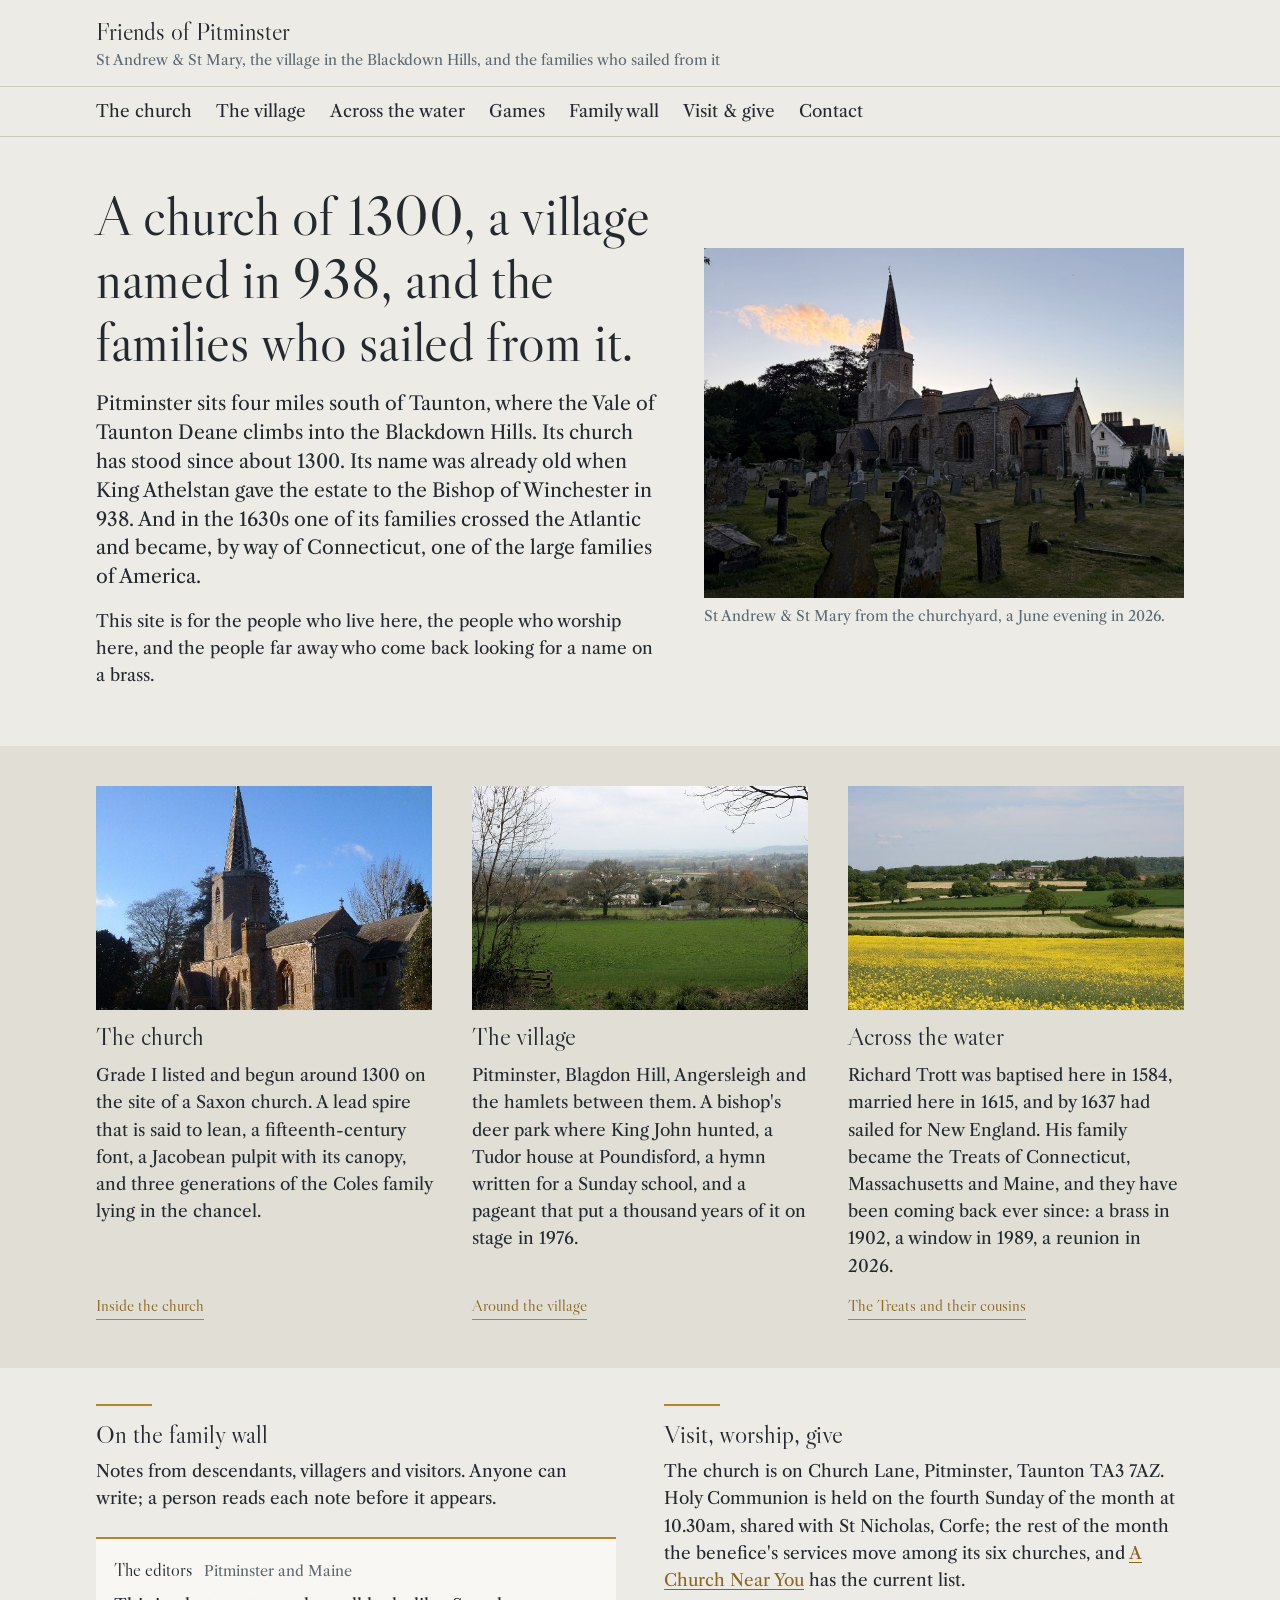
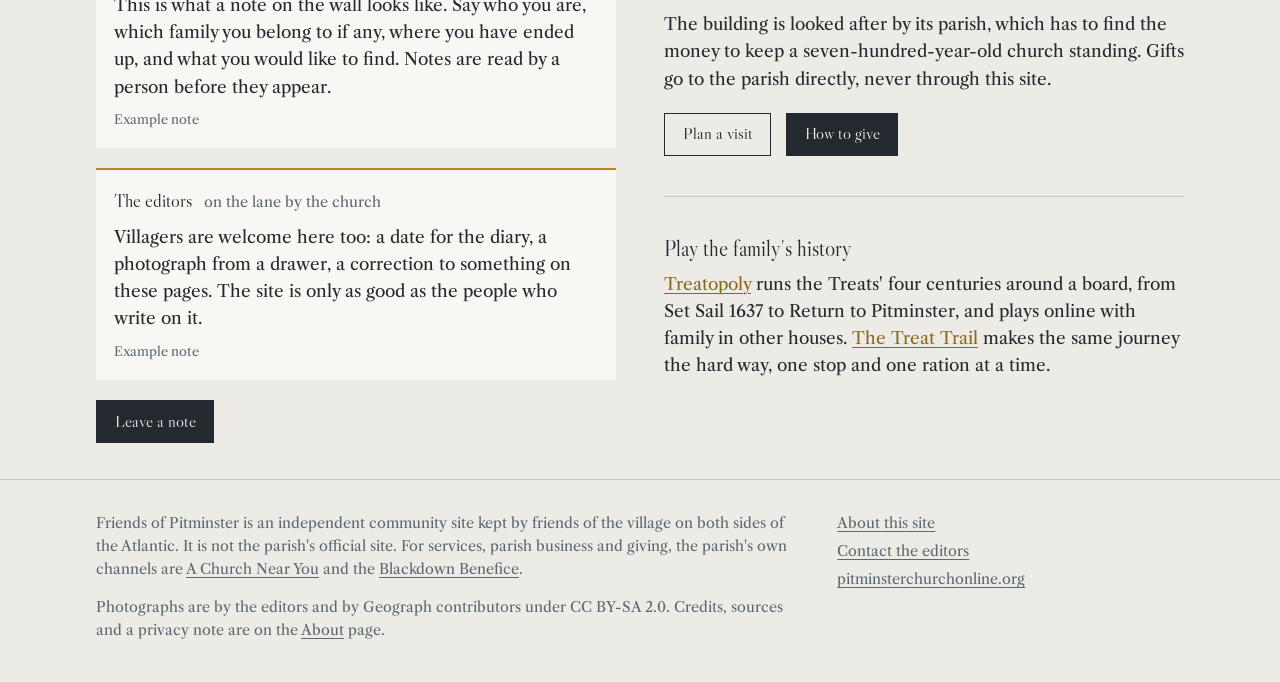
==== public/index.html @ 4aa4353d "Add the editors' June 2026 photographs: church at dusk, nave roof, the Treat brass, the 2026 pageant" ====
<!doctype html>
<html lang="en">
<head>
<meta charset="utf-8">
<meta name="viewport" content="width=device-width, initial-scale=1, viewport-fit=cover">
<title>Friends of Pitminster</title>
<meta name="description" content="The church of St Andrew and St Mary, the village of Pitminster in the Blackdown Hills, and the families who sailed from it to New England.">
<link rel="canonical" href="https://pitminsterchurchonline.org/index.html">
<meta property="og:title" content="Friends of Pitminster">
<meta property="og:description" content="The church of St Andrew and St Mary, the village of Pitminster in the Blackdown Hills, and the families who sailed from it to New England.">
<meta property="og:image" content="https://pitminsterchurchonline.org/images/church-from-southeast.jpg">
<meta property="og:type" content="website">
<link rel="icon" href="assets/favicon.svg" type="image/svg+xml">
<link rel="preconnect" href="https://fonts.googleapis.com"><link rel="preconnect" href="https://fonts.gstatic.com" crossorigin><link rel="stylesheet" href="https://fonts.googleapis.com/css2?family=Libre+Caslon+Display&family=Libre+Caslon+Text:ital,wght@0,400;0,700;1,400&display=swap">
<link rel="stylesheet" href="assets/site.css">

</head>
<body>
<header class="masthead"><div class="wrap">
<a class="brand" href="index.html">Friends of Pitminster</a>
<span class="brand-sub">St Andrew &amp; St Mary, the village in the Blackdown Hills, and the families who sailed from it</span>
</div></header>
<nav class="nav" aria-label="Main"><div class="wrap"><ul><li><a href="church.html">The church</a></li><li><a href="village.html">The village</a></li><li><a href="across.html">Across the water</a></li><li><a href="games.html">Games</a></li><li><a href="wall.html">Family wall</a></li><li><a href="visit.html">Visit &amp; give</a></li><li><a href="contact.html">Contact</a></li></ul></div></nav>

<section class="hero"><div class="wrap">
<div>
<h1>A church of 1300, a village named in 938, and the families who sailed from it.</h1>
<p class="lede">Pitminster sits four miles south of Taunton, where the Vale of Taunton Deane climbs into the Blackdown Hills. Its church has stood since about 1300. Its name was already old when King Athelstan gave the estate to the Bishop of Winchester in 938. And in the 1630s one of its families crossed the Atlantic and became, by way of Connecticut, one of the large families of America.</p>
<p>This site is for the people who live here, the people who worship here, and the people far away who come back looking for a name on a brass.</p>
</div>
<figure>
<img src="images/church-at-dusk.jpg" width="1400" height="1050" alt="The church of St Andrew and St Mary, Pitminster, at dusk, seen across the churchyard: the tower rising to its octagon and lead spire, a lit cloud behind" fetchpriority="high">
<figcaption>St Andrew &amp; St Mary from the churchyard, a June evening in 2026.</figcaption>
</figure>
</div></section>

<section class="band"><div class="wrap doors">
<article class="door">
<img src="images/church-winter-light.jpg" width="480" height="640" alt="The church tower and spire in low winter sunlight" loading="lazy">
<h2>The church</h2>
<p>Grade I listed and begun around 1300 on the site of a Saxon church. A lead spire that is said to lean, a fifteenth-century font, a Jacobean pulpit with its canopy, and three generations of the Coles family lying in the chancel.</p>
<a class="more" href="church.html">Inside the church</a>
</article>
<article class="door">
<img src="images/blagdon-hill-from-southwest.jpg" width="640" height="422" alt="Blagdon Hill village seen across fields from the south-west, with the Vale of Taunton Deane beyond" loading="lazy">
<h2>The village</h2>
<p>Pitminster, Blagdon Hill, Angersleigh and the hamlets between them. A bishop's deer park where King John hunted, a Tudor house at Poundisford, a hymn written for a Sunday school, and a pageant that put a thousand years of it on stage in 1976.</p>
<a class="more" href="village.html">Around the village</a>
</article>
<article class="door">
<img src="images/view-east-angersleigh-road.jpg" width="640" height="427" alt="Fields and hedges looking east from the Angersleigh road" loading="lazy">
<h2>Across the water</h2>
<p>Richard Trott was baptised here in 1584, married here in 1615, and by 1637 had sailed for New England. His family became the Treats of Connecticut, Massachusetts and Maine, and they have been coming back ever since: a brass in 1902, a window in 1989, a reunion in 2026.</p>
<a class="more" href="across.html">The Treats and their cousins</a>
</article>
</div></section>

<section class="strip"><div class="wrap">
<div>
<div class="rule"></div>
<h2>On the family wall</h2>
<p>Notes from descendants, villagers and visitors. Anyone can write; a person reads each note before it appears.</p>
<div class="wall" id="home-wall"><article class="post" data-example>
<header><b>The editors</b><span>Pitminster and Maine</span></header>
<p>This is what a note on the wall looks like. Say who you are, which family you belong to if any, where you have ended up, and what you would like to find. Notes are read by a person before they appear.</p>
<p class="ex">Example note</p>
</article>
<article class="post" data-example>
<header><b>The editors</b><span>on the lane by the church</span></header>
<p>Villagers are welcome here too: a date for the diary, a photograph from a drawer, a correction to something on these pages. The site is only as good as the people who write on it.</p>
<p class="ex">Example note</p>
</article></div>
<p style="margin-top:1.25rem"><a class="btn" href="wall.html">Leave a note</a></p>
</div>
<div>
<div class="rule"></div>
<h2>Visit, worship, give</h2>
<p>The church is on Church Lane, Pitminster, Taunton TA3 7AZ. Holy Communion is held on the fourth Sunday of the month at 10.30am, shared with St Nicholas, Corfe; the rest of the month the benefice's services move among its six churches, and <a href="https://achurchnearyou.com/church/11367">A Church Near You</a> has the current list.</p>
<p>The building is looked after by its parish, which has to find the money to keep a seven-hundred-year-old church standing. Gifts go to the parish directly, never through this site.</p>
<p style="margin-top:1.25rem"><a class="btn btn-quiet" href="visit.html">Plan a visit</a> &nbsp; <a class="btn" href="visit.html#give">How to give</a></p>
<hr>
<h2 style="font-size:1.35rem">Play the family's history</h2>
<p><a href="games.html">Treatopoly</a> runs the Treats' four centuries around a board, from Set Sail 1637 to Return to Pitminster, and plays online with family in other houses. <a href="games.html">The Treat Trail</a> makes the same journey the hard way, one stop and one ration at a time.</p>
</div>
</div></section>
<footer class="foot"><div class="wrap">
<div>
<p>Friends of Pitminster is an independent community site kept by friends of the village on both sides of the Atlantic. It is not the parish's official site. For services, parish business and giving, the parish's own channels are <a href="https://achurchnearyou.com/church/11367">A Church Near You</a> and the <a href="https://blackdown.org.uk">Blackdown Benefice</a>.</p>
<p>Photographs are by the editors and by Geograph contributors under CC BY-SA 2.0. Credits, sources and a privacy note are on the <a href="about.html">About</a> page.</p>
</div>
<ul>
<li><a href="about.html">About this site</a></li>
<li><a href="contact.html">Contact the editors</a></li>
<li><a href="index.html">pitminsterchurchonline.org</a></li>
</ul>
</div></footer>
<script src="assets/site.js" defer></script>
</body>
</html>
---- public/assets/site.css ----
/* Friends of Pitminster — site styles
   Layout: a parish noticeboard. Left-aligned measure, photographs sit in the
   text column at their true size, Ham-stone brass rules carry the structure. */

:root {
  /* color */
  --stone: #EDEBE6;      /* lime-washed stone: the page */
  --stone-2: #E1DED6;    /* deeper stone: bands and panels */
  --paper: #F8F7F3;      /* a lighter sheet for forms and notes */
  --slate: #23292E;      /* ink; the slate roofs */
  --lead: #5C6973;       /* secondary text; the lead spire */
  --line: #CFCAC0;       /* hairlines */
  --ham: #B4862B;        /* Ham stone / engraved brass: the accent */
  --ham-2: #8A661E;      /* brass in shadow: links on light ground */
  --moss: #3F5A3F;       /* the Blackdown green */
  --gules: #8F2A20;      /* the red of the Treat arms, used once */
  /* type */
  --display: "Libre Caslon Display", "Libre Caslon Text", Georgia, "Times New Roman", serif;
  --body: "Libre Caslon Text", Georgia, "Times New Roman", serif;
  --measure: 66ch;
  color-scheme: light;
}
@media (prefers-color-scheme: dark) {
  :root:not([data-theme="light"]) {
    --stone: #1B2024; --stone-2: #242B31; --paper: #20262B;
    --slate: #E7E3DB; --lead: #A6AFB6; --line: #3A434A;
    --ham: #D2A95B; --ham-2: #E2BF78; --moss: #93B38F; --gules: #D86A5E;
    color-scheme: dark;
  }
}
:root[data-theme="dark"] {
  --stone: #1B2024; --stone-2: #242B31; --paper: #20262B;
  --slate: #E7E3DB; --lead: #A6AFB6; --line: #3A434A;
  --ham: #D2A95B; --ham-2: #E2BF78; --moss: #93B38F; --gules: #D86A5E;
  color-scheme: dark;
}

* { box-sizing: border-box; }
html { -webkit-text-size-adjust: 100%; }
body {
  margin: 0;
  background: var(--stone);
  color: var(--slate);
  font-family: var(--body);
  font-size: 1.0625rem;
  line-height: 1.6;
}
img { max-width: 100%; height: auto; display: block; }
a { color: var(--ham-2); text-decoration-thickness: 1px; text-underline-offset: 3px; }
a:hover { color: var(--slate); }
:focus-visible { outline: 2px solid var(--ham); outline-offset: 3px; }
h1, h2, h3 { font-family: var(--display); font-weight: 400; line-height: 1.12; margin: 0; text-wrap: balance; }
h1 { font-size: clamp(2.1rem, 1.3rem + 3.4vw, 3.5rem); letter-spacing: -0.005em; }
h2 { font-size: clamp(1.6rem, 1.2rem + 1.6vw, 2.3rem); }
h3 { font-size: 1.25rem; }
p { margin: 0; }
p + p, p + ul, ul + p { margin-top: 1em; }
ul, ol { margin: 0; padding-left: 1.25em; }
li + li { margin-top: .35em; }
figure { margin: 0; }
figcaption { font-size: .9rem; color: var(--lead); margin-top: .5rem; line-height: 1.45; }
hr { border: 0; border-top: 1px solid var(--line); margin: 2.5rem 0; }
small, .small { font-size: .9rem; }
.muted { color: var(--lead); }
.tnum { font-variant-numeric: tabular-nums; }

/* containers */
.wrap {
  max-width: 72rem;
  margin: 0 auto;
  padding-left: max(16px, env(safe-area-inset-left, 0px));
  padding-right: max(16px, env(safe-area-inset-right, 0px));
}
@media (min-width: 48rem) {
  .wrap { padding-left: max(32px, env(safe-area-inset-left, 0px)); padding-right: max(32px, env(safe-area-inset-right, 0px)); }
}
.prose { max-width: var(--measure); }
.prose h2 { margin-top: 2.6rem; margin-bottom: .9rem; }
.prose h2:first-child { margin-top: 0; }
.prose h3 { margin-top: 1.8rem; margin-bottom: .5rem; }
.prose figure { margin: 1.6rem 0; }
.prose ul, .prose ol { margin-top: .75em; }

/* a brass rule above section titles, the way a tablet is ruled */
.rule { border-top: 2px solid var(--ham); width: 3.5rem; margin: 0 0 .9rem; }
.band { background: var(--stone-2); }
.band-dark { background: var(--slate); color: var(--stone); }
.band-dark a { color: var(--ham); }
.band-dark a:hover { color: var(--stone); }
.band-dark .muted { color: #B9C0C6; }

/* masthead */
.masthead { border-bottom: 1px solid var(--line); }
.masthead .wrap { display: flex; flex-wrap: wrap; align-items: baseline; justify-content: space-between; gap: .4rem 2rem; padding-block: 1.1rem .9rem; }
.brand { font-family: var(--display); font-size: 1.55rem; color: var(--slate); text-decoration: none; line-height: 1.1; }
.brand:hover { color: var(--ham-2); }
.brand-sub { font-size: .9rem; color: var(--lead); flex-basis: 100%; margin-top: -.15rem; }
.nav { border-bottom: 1px solid var(--line); }
.nav ul { list-style: none; margin: 0; padding: 0; display: flex; flex-wrap: wrap; gap: 0 1.5rem; }
.nav li { margin: 0; }
.nav a { display: inline-block; padding: .65rem 0; text-decoration: none; color: var(--slate); border-bottom: 2px solid transparent; margin-bottom: -1px; }
.nav a:hover { color: var(--ham-2); }
.nav a[aria-current="page"] { border-bottom-color: var(--ham); color: var(--slate); }

/* hero */
.hero .wrap { display: grid; gap: 1.5rem 3rem; padding-block: 2rem 2.5rem; align-items: center; }
@media (min-width: 56rem) { .hero .wrap { grid-template-columns: minmax(0, 7fr) minmax(0, 6fr); padding-block: 3rem 3.5rem; } }
.hero h1 { margin-bottom: 1rem; }
.hero p { max-width: 52ch; }
.hero figure { min-width: 0; }
.hero img { width: 100%; aspect-ratio: 640 / 467; object-fit: cover; }
.lede { font-size: 1.2rem; line-height: 1.5; }

/* three equal doors */
.doors { display: grid; gap: 2rem; padding-block: 2.5rem 3rem; }
@media (min-width: 48rem) { .doors { grid-template-columns: repeat(3, minmax(0, 1fr)); gap: 2.5rem; } }
.door { display: flex; flex-direction: column; gap: .75rem; min-width: 0; }
.door img { width: 100%; aspect-ratio: 3 / 2; object-fit: cover; }
.door h2 { font-size: 1.6rem; }
.door p { flex: 1; }
.door a.more { font-family: var(--display); font-size: 1.05rem; text-decoration: none; border-bottom: 1px solid var(--ham); align-self: flex-start; }
.door a.more:hover { color: var(--ham-2); }

/* page header */
.pagehead .wrap { padding-block: 2.25rem 1.5rem; }
.pagehead h1 { max-width: 20ch; margin-bottom: .75rem; }
.pagehead .lede { max-width: 58ch; }
.pagehead figure { margin-top: 1.5rem; max-width: 48rem; }

/* generic page body */
.page .wrap { padding-block: 2rem 3.5rem; display: grid; gap: 2.5rem 4rem; }
@media (min-width: 60rem) { .page .wrap { grid-template-columns: minmax(0, 1fr) 18rem; } }
.aside { font-size: .95rem; min-width: 0; }
.aside h3 { font-size: 1.15rem; margin-bottom: .5rem; }
.aside .box { background: var(--paper); border-top: 2px solid var(--ham); padding: 1rem 1.1rem; }
.aside .box + .box { margin-top: 1.25rem; }
.aside dl { margin: 0; }
.aside dt { color: var(--lead); font-size: .85rem; }
.aside dd { margin: 0 0 .7rem; }
.aside dd:last-child { margin-bottom: 0; }

/* two-up figures */
.pair { display: grid; gap: 1.25rem; margin: 1.6rem 0; }
@media (min-width: 40rem) { .pair { grid-template-columns: 1fr 1fr; } }
.pair img { width: 100%; aspect-ratio: 3 / 2; object-fit: cover; }
.pair-prog { align-items: start; }
.pair-prog img { aspect-ratio: auto; object-fit: contain; max-width: 14rem; }
@media (min-width: 40rem) { .pair-prog { grid-template-columns: minmax(0, 14rem) 1fr; } }

/* the Atlantic timeline: Somerset above the brass line, New England below */
.tl { overflow-x: auto; padding-block: 1rem .5rem; -webkit-overflow-scrolling: touch; }
.tl-track { position: relative; display: grid; grid-auto-flow: column; grid-auto-columns: 11.5rem; gap: 0; min-width: max-content; padding: 0 .5rem; }
.tl-track::before { content: ""; position: absolute; left: 0; right: 0; top: 50%; border-top: 2px solid var(--ham); }
.tl-item { display: grid; grid-template-rows: 1fr 1.6rem 1fr; min-height: 15rem; padding: 0 .9rem 0 0; }
.tl-item .above, .tl-item .below { font-size: .92rem; line-height: 1.4; }
.tl-item .above { align-self: end; padding-bottom: .75rem; }
.tl-item .below { align-self: start; padding-top: .75rem; }
.tl-item .pip { position: relative; }
.tl-item .pip::before { content: ""; position: absolute; left: 0; top: 50%; width: .8rem; height: .8rem; transform: translateY(-50%); background: var(--ham); border-radius: 50%; box-shadow: 0 0 0 3px var(--stone-2); }
.tl-item .pip span { position: absolute; left: 1.1rem; top: 50%; transform: translateY(-50%); font-family: var(--display); font-size: 1.05rem; font-variant-numeric: tabular-nums; background: var(--stone-2); padding: 0 .35rem; }
.tl-item .where { color: var(--lead); font-size: .8rem; display: block; margin-bottom: .15rem; }
.tl-key { display: flex; gap: 1.5rem; font-size: .85rem; color: var(--lead); margin-top: .25rem; }

/* arms */
.arms { display: grid; grid-template-columns: 6.5rem 1fr; gap: 1.25rem; align-items: center; margin: 1.6rem 0; }
.arms svg { width: 100%; height: auto; }

/* the line of descent: a true sequence, so it is numbered */
.line { counter-reset: gen; list-style: none; padding: 0; margin: 1rem 0 0; max-width: var(--measure); }
.line li { counter-increment: gen; position: relative; padding: .55rem 0 .55rem 2.6rem; margin: 0; border-top: 1px solid var(--line); }
.line li::before { content: counter(gen); position: absolute; left: 0; top: .55rem; font-family: var(--display); color: var(--ham-2); font-variant-numeric: tabular-nums; }
.line li:last-child { border-bottom: 1px solid var(--line); }
.line b { font-weight: 400; font-family: var(--display); }

/* games */
.games { display: grid; gap: 2rem; }
@media (min-width: 48rem) { .games { grid-template-columns: 1fr 1fr; } }
.game { background: var(--paper); border-top: 2px solid var(--ham); padding: 1.25rem 1.35rem 1.5rem; display: flex; flex-direction: column; gap: .75rem; min-width: 0; }
.game h2 { font-size: 1.5rem; }
.game .status { color: var(--lead); font-size: .9rem; }

/* buttons */
.btn { display: inline-block; font-family: var(--display); font-size: 1.05rem; color: var(--stone); background: var(--slate); text-decoration: none; padding: .6rem 1.1rem; border: 1px solid var(--slate); cursor: pointer; line-height: 1.3; }
.btn:hover { background: var(--ham-2); border-color: var(--ham-2); color: #fff; }
.btn-quiet { background: transparent; color: var(--slate); }
.btn-quiet:hover { background: var(--slate); color: var(--stone); }
.band-dark .btn { background: var(--ham); border-color: var(--ham); color: #1B2024; }
.band-dark .btn:hover { background: var(--stone); border-color: var(--stone); color: var(--slate); }

/* forms */
form { max-width: var(--measure); }
.field { display: grid; gap: .3rem; margin-top: 1rem; }
.field label { font-size: .95rem; }
.field .hint { font-size: .85rem; color: var(--lead); }
input[type="text"], input[type="email"], input[type="password"], textarea, select {
  font: inherit; color: var(--slate); background: var(--paper);
  border: 1px solid var(--line); border-bottom-color: var(--lead); padding: .55rem .7rem; width: 100%; max-width: 100%;
}
textarea { min-height: 8rem; resize: vertical; }
input:focus, textarea:focus { border-color: var(--ham); outline: none; box-shadow: 0 0 0 3px color-mix(in srgb, var(--ham) 25%, transparent); }
.hp { position: absolute; left: -9999px; width: 1px; height: 1px; overflow: hidden; }
.notice { background: var(--paper); border-left: 3px solid var(--ham); padding: .8rem 1rem; margin-top: 1rem; }
.notice.ok { border-left-color: var(--moss); }
.notice.err { border-left-color: var(--gules); }

/* the family wall */
.wall { display: grid; gap: 1.25rem; margin-top: 1.5rem; }
.post { background: var(--paper); border-top: 2px solid var(--ham); padding: 1rem 1.15rem 1.1rem; min-width: 0; }
.post header { display: flex; flex-wrap: wrap; gap: .25rem .75rem; align-items: baseline; margin-bottom: .5rem; }
.post header b { font-family: var(--display); font-weight: 400; font-size: 1.15rem; }
.post header span { color: var(--lead); font-size: .9rem; }
.post p { white-space: pre-line; overflow-wrap: anywhere; }
.post .ex { color: var(--lead); font-size: .8rem; margin-top: .6rem; }

/* visit strip on the home page */
.strip .wrap { display: grid; gap: 1.5rem 3rem; padding-block: 2.25rem; }
@media (min-width: 56rem) { .strip .wrap { grid-template-columns: 1fr 1fr; } }
.strip h2 { font-size: 1.6rem; margin-bottom: .6rem; }

/* footer */
.foot { border-top: 1px solid var(--line); }
.foot .wrap { padding-block: 2rem 2.5rem; display: grid; gap: 1.25rem 3rem; font-size: .9rem; color: var(--lead); }
@media (min-width: 48rem) { .foot .wrap { grid-template-columns: 2fr 1fr; } }
.foot a { color: var(--lead); }
.foot a:hover { color: var(--slate); }
.foot ul { list-style: none; padding: 0; }

/* admin */
.admin-row { display: grid; grid-template-columns: 1fr auto; gap: .75rem; align-items: start; border-top: 1px solid var(--line); padding: .8rem 0; }
.admin-row .acts { display: flex; gap: .5rem; flex-wrap: wrap; }
.admin-row .acts button { font: inherit; font-size: .9rem; padding: .35rem .7rem; cursor: pointer; background: var(--paper); border: 1px solid var(--line); color: var(--slate); }
.admin-row .acts button:hover { border-color: var(--ham); }
.tabs { display: flex; gap: 1rem; flex-wrap: wrap; margin: 1rem 0; }
.tabs button { font: inherit; background: none; border: 0; border-bottom: 2px solid transparent; padding: .3rem 0; cursor: pointer; color: var(--slate); }
.tabs button[aria-selected="true"] { border-bottom-color: var(--ham); }

@media (prefers-reduced-motion: no-preference) {
  a, .btn, .nav a { transition: color .15s ease, background-color .15s ease, border-color .15s ease; }
}
@media print { .nav, .foot, .btn { display: none; } }
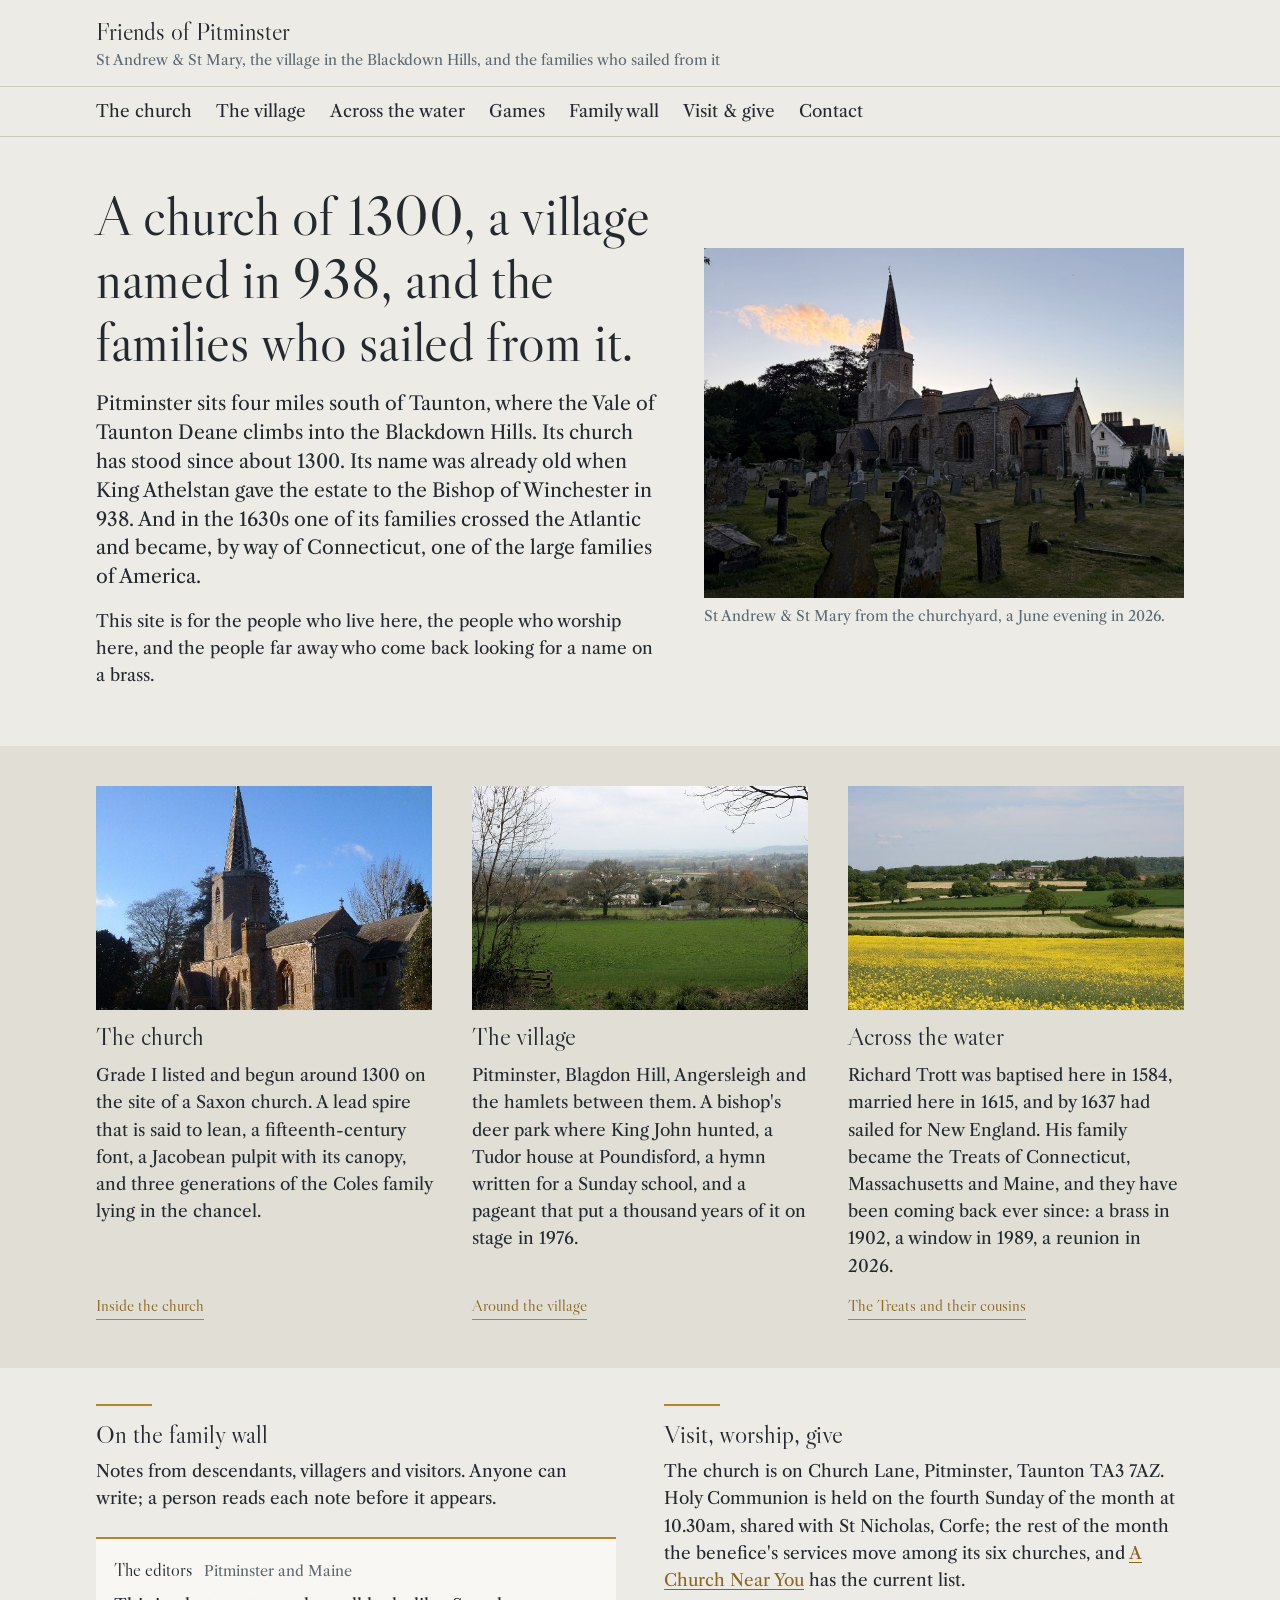
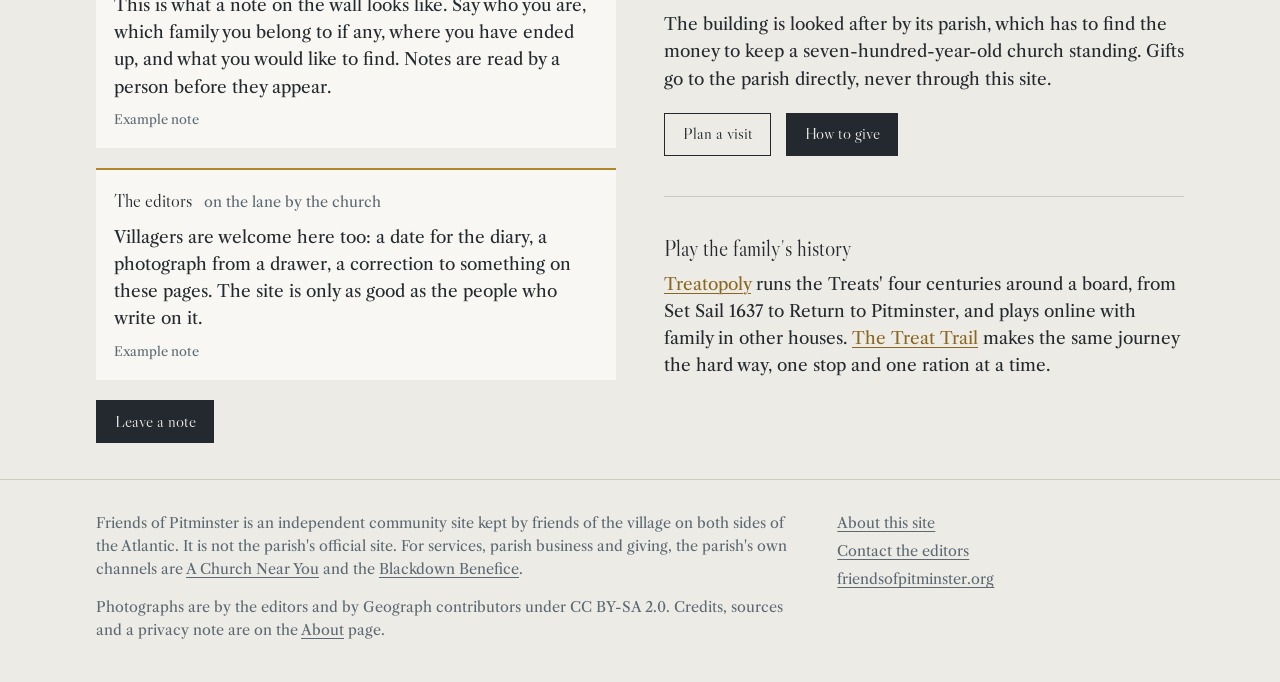
==== commit fed9dcdb: "Point at friendsofpitminster.org (merge once the domain is attached) Co-Authored-By: Claude Opus 5.5" ====
--- a/public/index.html
+++ b/public/index.html
@@ -5,10 +5,10 @@
 <meta name="viewport" content="width=device-width, initial-scale=1, viewport-fit=cover">
 <title>Friends of Pitminster</title>
 <meta name="description" content="The church of St Andrew and St Mary, the village of Pitminster in the Blackdown Hills, and the families who sailed from it to New England.">
-<link rel="canonical" href="https://pitminsterchurchonline.org/index.html">
+<link rel="canonical" href="https://friendsofpitminster.org/index.html">
 <meta property="og:title" content="Friends of Pitminster">
 <meta property="og:description" content="The church of St Andrew and St Mary, the village of Pitminster in the Blackdown Hills, and the families who sailed from it to New England.">
-<meta property="og:image" content="https://pitminsterchurchonline.org/images/church-from-southeast.jpg">
+<meta property="og:image" content="https://friendsofpitminster.org/images/church-at-dusk.jpg">
 <meta property="og:type" content="website">
 <link rel="icon" href="assets/favicon.svg" type="image/svg+xml">
 <link rel="preconnect" href="https://fonts.googleapis.com"><link rel="preconnect" href="https://fonts.gstatic.com" crossorigin><link rel="stylesheet" href="https://fonts.googleapis.com/css2?family=Libre+Caslon+Display&family=Libre+Caslon+Text:ital,wght@0,400;0,700;1,400&display=swap">
@@ -91,7 +91,7 @@
 <ul>
 <li><a href="about.html">About this site</a></li>
 <li><a href="contact.html">Contact the editors</a></li>
-<li><a href="index.html">pitminsterchurchonline.org</a></li>
+<li><a href="index.html">friendsofpitminster.org</a></li>
 </ul>
 </div></footer>
 <script src="assets/site.js" defer></script>
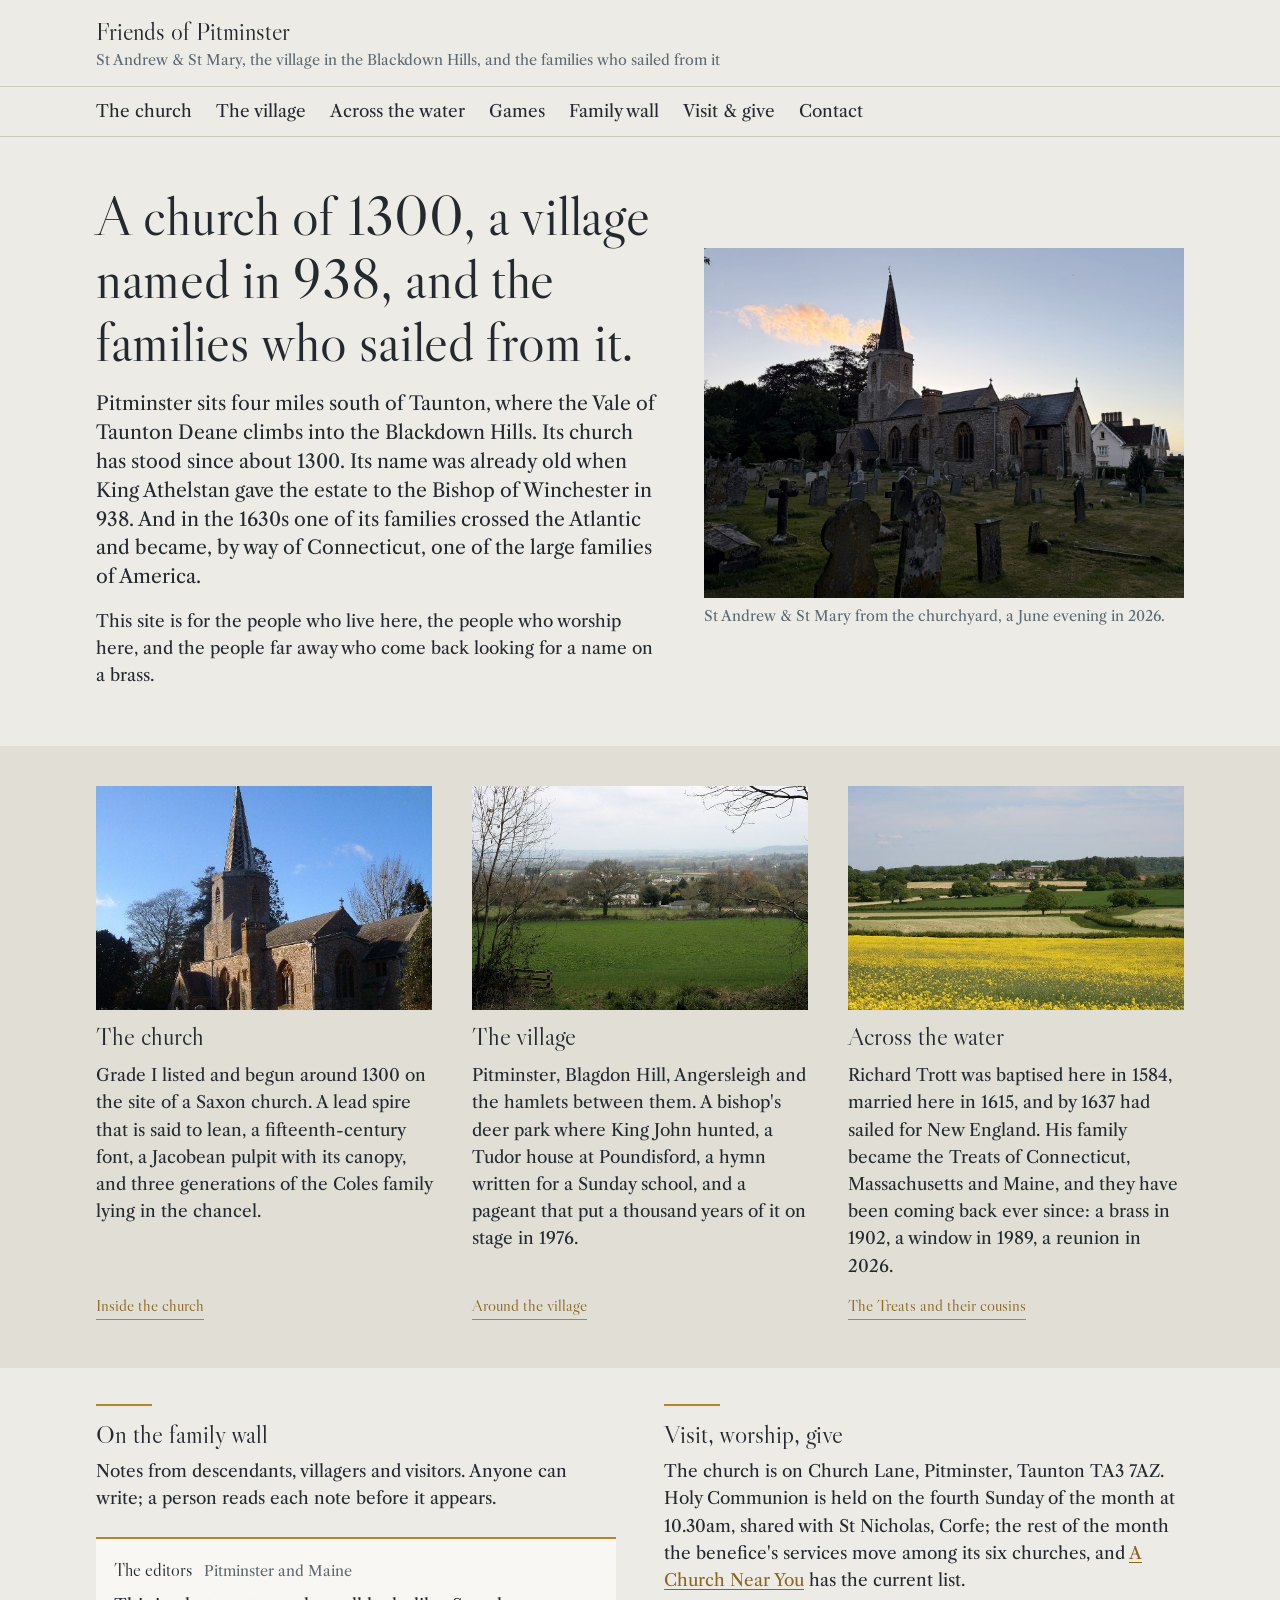
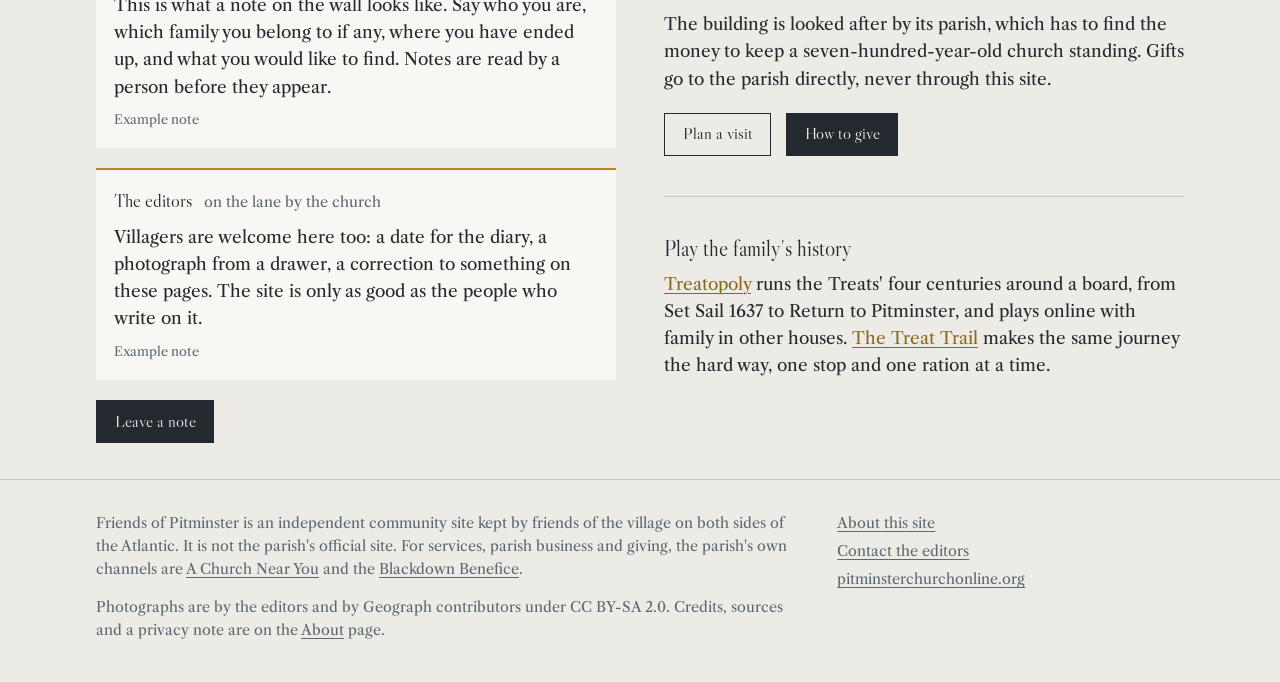
==== commit 9649efab: "Point at pitminsterchurchonline.org now that it is live; use the June 2026 church photo for link pre" ====
--- a/public/index.html
+++ b/public/index.html
@@ -5,10 +5,10 @@
 <meta name="viewport" content="width=device-width, initial-scale=1, viewport-fit=cover">
 <title>Friends of Pitminster</title>
 <meta name="description" content="The church of St Andrew and St Mary, the village of Pitminster in the Blackdown Hills, and the families who sailed from it to New England.">
-<link rel="canonical" href="https://friendsofpitminster.org/index.html">
+<link rel="canonical" href="https://pitminsterchurchonline.org/index.html">
 <meta property="og:title" content="Friends of Pitminster">
 <meta property="og:description" content="The church of St Andrew and St Mary, the village of Pitminster in the Blackdown Hills, and the families who sailed from it to New England.">
-<meta property="og:image" content="https://friendsofpitminster.org/images/church-at-dusk.jpg">
+<meta property="og:image" content="https://pitminsterchurchonline.org/images/church-at-dusk.jpg">
 <meta property="og:type" content="website">
 <link rel="icon" href="assets/favicon.svg" type="image/svg+xml">
 <link rel="preconnect" href="https://fonts.googleapis.com"><link rel="preconnect" href="https://fonts.gstatic.com" crossorigin><link rel="stylesheet" href="https://fonts.googleapis.com/css2?family=Libre+Caslon+Display&family=Libre+Caslon+Text:ital,wght@0,400;0,700;1,400&display=swap">
@@ -91,7 +91,7 @@
 <ul>
 <li><a href="about.html">About this site</a></li>
 <li><a href="contact.html">Contact the editors</a></li>
-<li><a href="index.html">friendsofpitminster.org</a></li>
+<li><a href="index.html">pitminsterchurchonline.org</a></li>
 </ul>
 </div></footer>
 <script src="assets/site.js" defer></script>
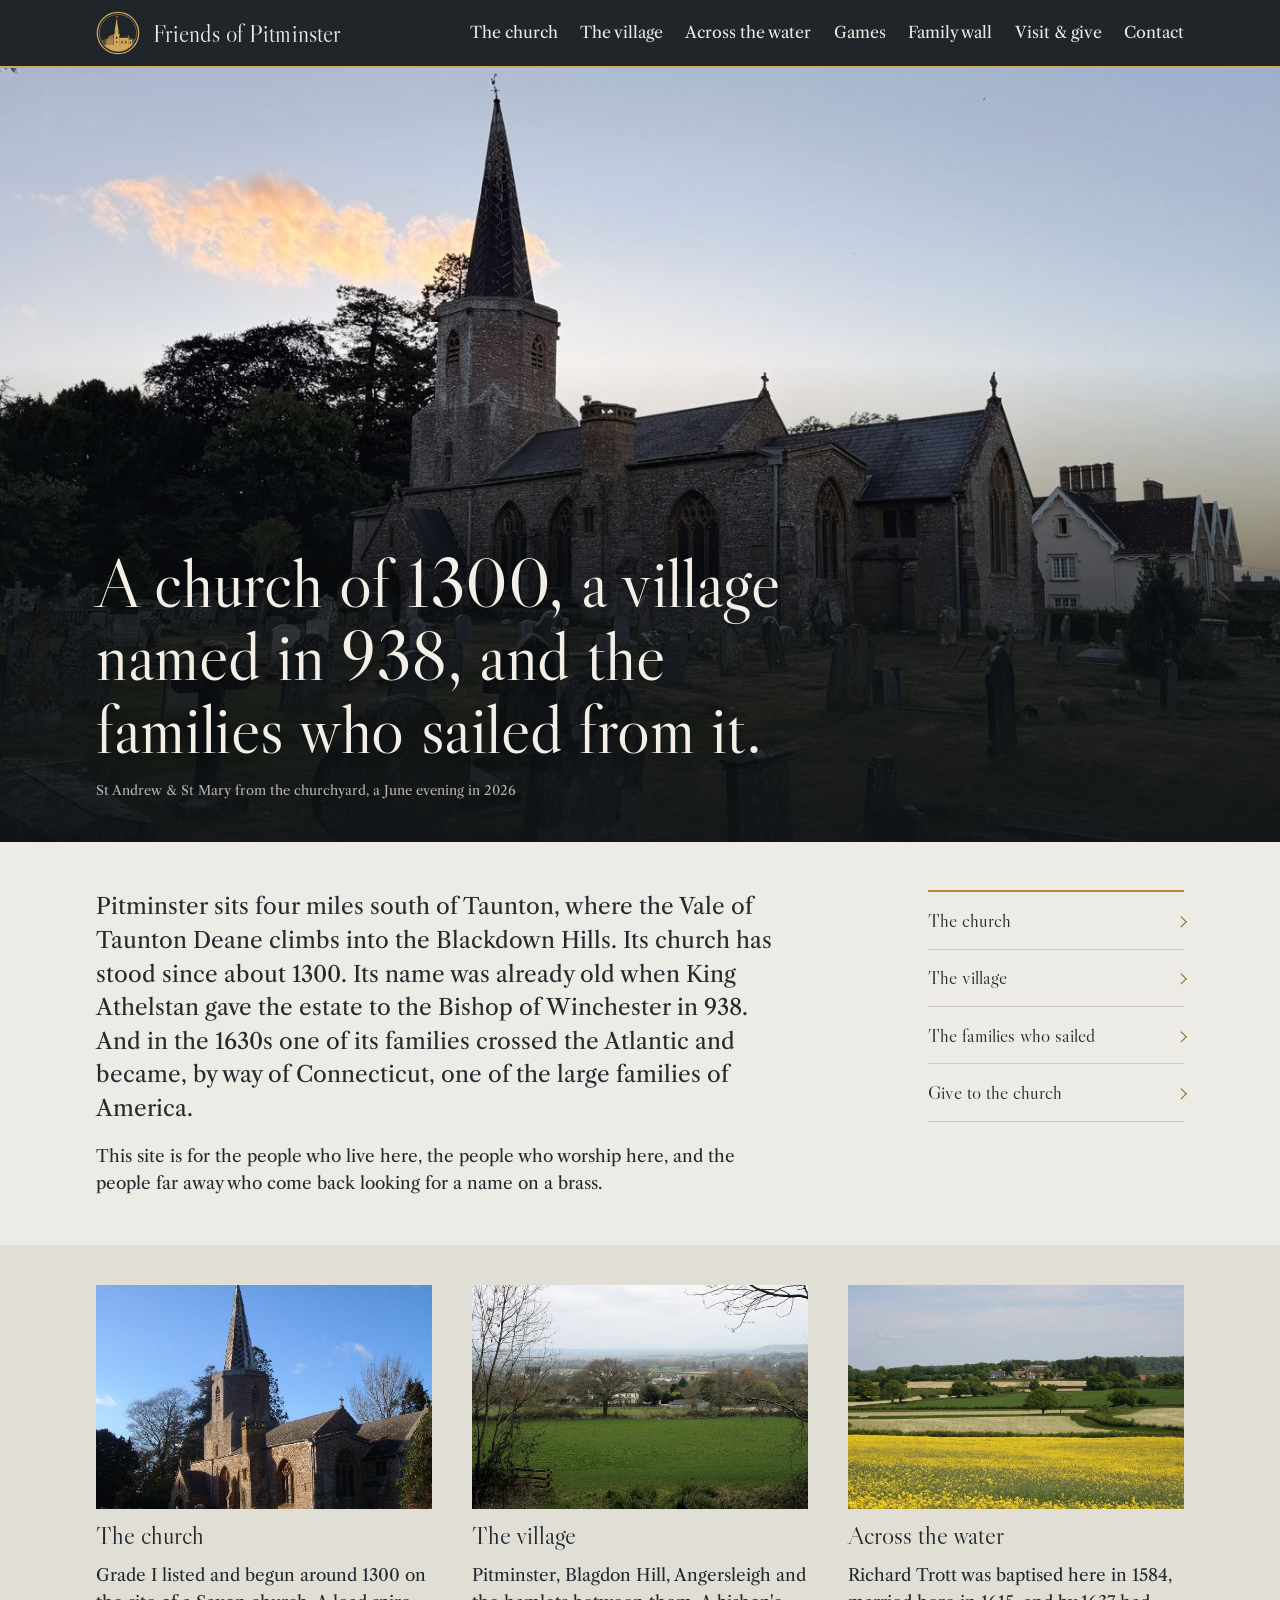
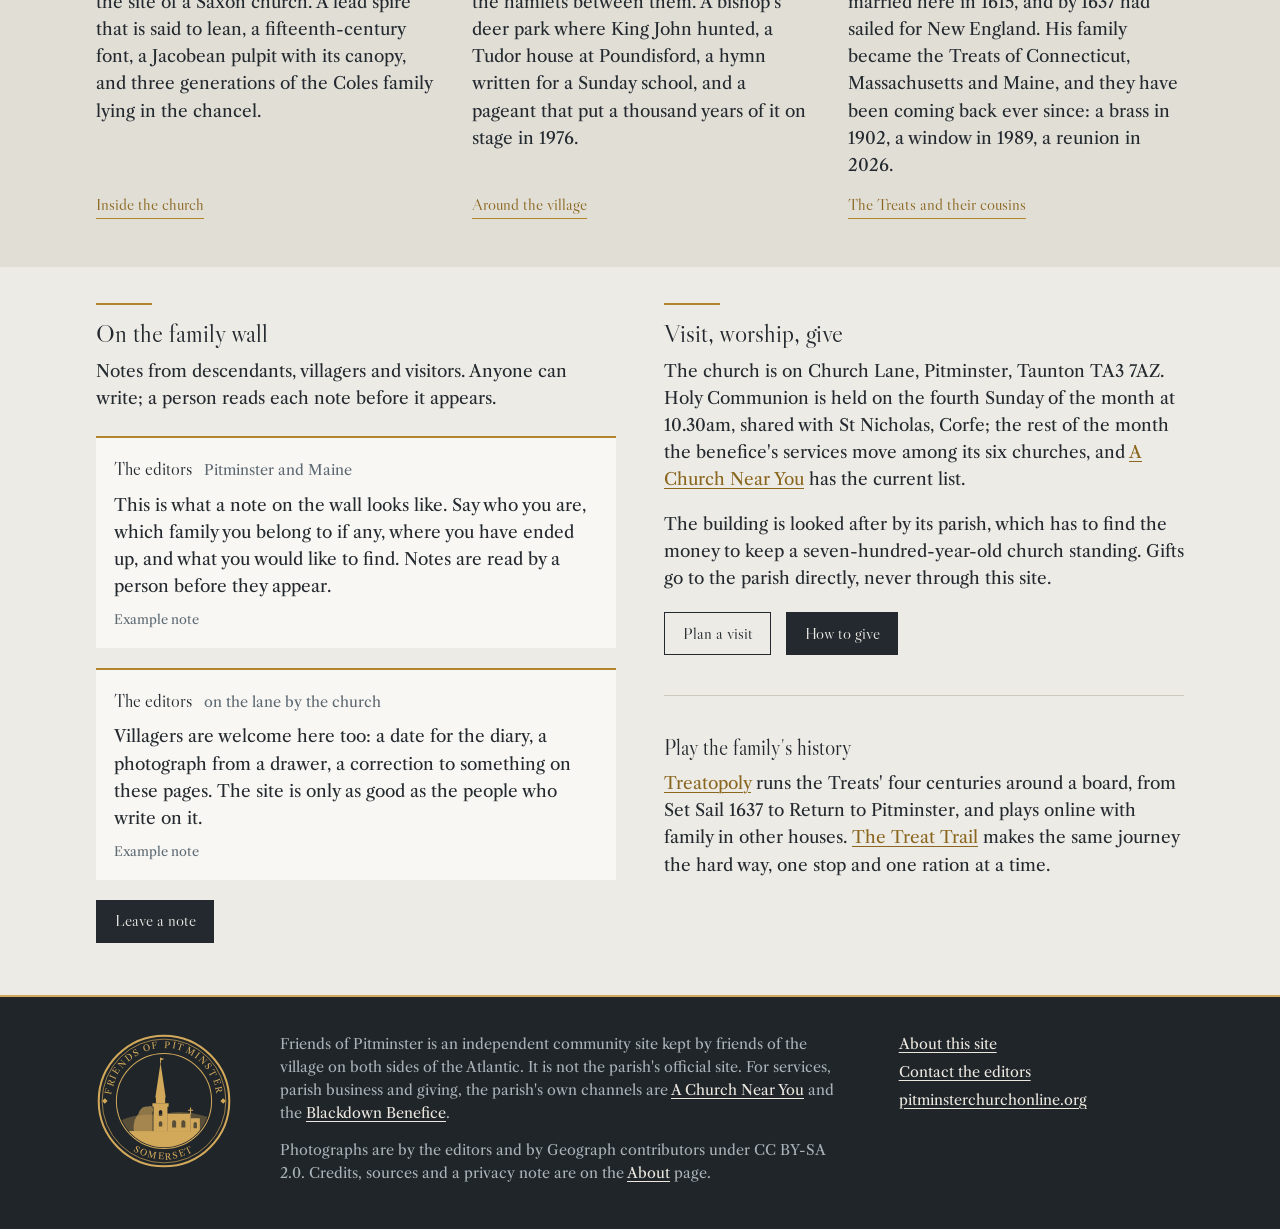
==== commit 053ea420: "Polish: spire emblem and slate masthead with a phone menu, full-screen dusk hero, photo-first page h" ====
--- a/public/index.html
+++ b/public/index.html
@@ -13,25 +13,35 @@
 <link rel="icon" href="assets/favicon.svg" type="image/svg+xml">
 <link rel="preconnect" href="https://fonts.googleapis.com"><link rel="preconnect" href="https://fonts.gstatic.com" crossorigin><link rel="stylesheet" href="https://fonts.googleapis.com/css2?family=Libre+Caslon+Display&family=Libre+Caslon+Text:ital,wght@0,400;0,700;1,400&display=swap">
 <link rel="stylesheet" href="assets/site.css">
+<script>document.documentElement.classList.add("js")</script>
 
 </head>
 <body>
 <header class="masthead"><div class="wrap">
-<a class="brand" href="index.html">Friends of Pitminster</a>
-<span class="brand-sub">St Andrew &amp; St Mary, the village in the Blackdown Hills, and the families who sailed from it</span>
+<a class="brand" href="index.html" aria-label="Friends of Pitminster, home"><svg class="mark" viewBox="0 0 200 200" aria-hidden="true" focusable="false"><circle cx="100" cy="100" r="94" fill="none" stroke="currentColor" stroke-width="6"/><circle cx="100" cy="100" r="84.5" fill="none" stroke="currentColor" stroke-width="2"/><defs><clipPath id="c-hd"><circle cx="100" cy="100" r="83.20"/></clipPath></defs><g clip-path="url(#c-hd)" fill="currentColor"><path d="M12.64,139.52 C50.08,118.72 81.28,127.04 108.32,121.84 C139.52,115.60 162.40,124.96 189.44,131.20 L189.44,193.60 L12.64,193.60 Z" opacity=".32"/><path d="M45.92,154.08 C43.84,141.60 48.00,129.12 54.24,122.88 C56.32,113.52 64.64,108.32 70.88,110.40 C77.12,106.24 83.36,112.48 79.20,120.80 L79.20,154.08 Z" opacity=".62"/><rect x="16.80" y="154.08" width="166.40" height="31.20"/><path fill-rule="evenodd" d="M81.28,154.08 L81.28,110.40 L79.20,110.40 L79.20,104.16 L108.32,104.16 L108.32,110.40 L106.24,110.40 L106.24,154.08 Z M90.64,127.04 L90.64,118.72 Q93.76,113.52 96.88,118.72 L96.88,127.04 Z M90.64,145.76 L90.64,138.48 Q93.76,134.32 96.88,138.48 L96.88,145.76 Z"/><path d="M85.44,104.16 L85.44,92.72 L102.08,92.72 L102.08,104.16 Z"/><path d="M84.40,93.76 L93.76,31.36 L103.12,93.76 Z"/><path d="M93.76,32.40 L93.76,22.00" stroke="currentColor" stroke-width="1.66" fill="none"/><path d="M93.76,22.00 L100.52,24.60 L93.76,27.20 Z"/><path fill-rule="evenodd" d="M106.24,154.08 L106.24,122.88 L147.84,122.88 L147.84,154.08 Z M114.56,147.84 L114.56,137.44 Q118.20,131.20 121.84,137.44 L121.84,147.84 Z M131.20,147.84 L131.20,137.44 Q134.84,131.20 138.48,137.44 L138.48,147.84 Z"/><path fill-rule="evenodd" d="M147.84,154.08 L147.84,131.20 L164.48,131.20 L164.48,154.08 Z M153.04,148.88 L153.04,140.56 Q156.16,135.36 159.28,140.56 L159.28,148.88 Z"/><path d="M147.84,122.88 L147.84,112.48 M144.20,116.64 L151.48,116.64" stroke="currentColor" stroke-width="1.87" fill="none" stroke-linecap="square"/></g></svg><span class="brand-name">Friends of Pitminster</span></a>
+<button class="menu-toggle" type="button" aria-expanded="false" aria-controls="site-nav">Menu</button>
+<nav class="nav" id="site-nav" aria-label="Main"><ul><li><a href="church.html">The church</a></li><li><a href="village.html">The village</a></li><li><a href="across.html">Across the water</a></li><li><a href="games.html">Games</a></li><li><a href="wall.html">Family wall</a></li><li><a href="visit.html">Visit &amp; give</a></li><li><a href="contact.html">Contact</a></li></ul></nav>
 </div></header>
-<nav class="nav" aria-label="Main"><div class="wrap"><ul><li><a href="church.html">The church</a></li><li><a href="village.html">The village</a></li><li><a href="across.html">Across the water</a></li><li><a href="games.html">Games</a></li><li><a href="wall.html">Family wall</a></li><li><a href="visit.html">Visit &amp; give</a></li><li><a href="contact.html">Contact</a></li></ul></div></nav>
 
-<section class="hero"><div class="wrap">
-<div>
+<section class="hero">
+<img class="hero-img" src="images/church-at-dusk.jpg" srcset="images/church-at-dusk-800.jpg 800w, images/church-at-dusk.jpg 1400w, images/church-at-dusk-2200.jpg 2200w" sizes="100vw" width="2200" height="1650" alt="The church of St Andrew and St Mary, Pitminster, at dusk, seen across the churchyard: the tower rising to its octagon and lead spire, a lit cloud behind" fetchpriority="high">
+<div class="hero-copy"><div class="wrap">
 <h1>A church of 1300, a village named in 938, and the families who sailed from it.</h1>
+<p class="hero-credit">St Andrew &amp; St Mary from the churchyard, a June evening in 2026</p>
+</div></div>
+</section>
+
+<section class="intro"><div class="wrap">
+<div class="intro-text">
 <p class="lede">Pitminster sits four miles south of Taunton, where the Vale of Taunton Deane climbs into the Blackdown Hills. Its church has stood since about 1300. Its name was already old when King Athelstan gave the estate to the Bishop of Winchester in 938. And in the 1630s one of its families crossed the Atlantic and became, by way of Connecticut, one of the large families of America.</p>
 <p>This site is for the people who live here, the people who worship here, and the people far away who come back looking for a name on a brass.</p>
 </div>
-<figure>
-<img src="images/church-at-dusk.jpg" width="1400" height="1050" alt="The church of St Andrew and St Mary, Pitminster, at dusk, seen across the churchyard: the tower rising to its octagon and lead spire, a lit cloud behind" fetchpriority="high">
-<figcaption>St Andrew &amp; St Mary from the churchyard, a June evening in 2026.</figcaption>
-</figure>
+<ul class="intro-links">
+<li><a href="church.html">The church</a></li>
+<li><a href="village.html">The village</a></li>
+<li><a href="across.html">The families who sailed</a></li>
+<li><a href="visit.html#give">Give to the church</a></li>
+</ul>
 </div></section>
 
 <section class="band"><div class="wrap doors">
@@ -84,6 +94,7 @@
 </div>
 </div></section>
 <footer class="foot"><div class="wrap">
+<a class="foot-seal" href="index.html" aria-label="Friends of Pitminster, home"><svg class="seal" viewBox="0 0 200 200" role="img" aria-label="Friends of Pitminster, Somerset"><defs><path id="t-ft" d="M 22,100 A 78,78 0 0 1 178,100"/><path id="b-ft" d="M 14,100 A 86,86 0 0 0 186,100"/></defs><circle cx="100" cy="100" r="96" fill="none" stroke="currentColor" stroke-width="3"/><circle cx="100" cy="100" r="91" fill="none" stroke="currentColor" stroke-width="1"/><circle cx="100" cy="100" r="70" fill="none" stroke="currentColor" stroke-width="1.5"/><g fill="currentColor" font-family="Libre Caslon Text, Georgia, serif" font-size="13" letter-spacing="2.6"><text><textPath href="#t-ft" startOffset="50%" text-anchor="middle">FRIENDS OF PITMINSTER</textPath></text><text><textPath href="#b-ft" startOffset="50%" text-anchor="middle">SOMERSET</textPath></text><path d="M13,96 L17,100 L13,104 L9,100 Z"/><path d="M187,96 L191,100 L187,104 L183,100 Z"/></g><defs><clipPath id="c-ft"><circle cx="100" cy="100" r="68.00"/></clipPath></defs><g clip-path="url(#c-ft)" fill="currentColor"><path d="M28.60,132.30 C59.20,115.30 84.70,122.10 106.80,117.85 C132.30,112.75 151.00,120.40 173.10,125.50 L173.10,176.50 L28.60,176.50 Z" opacity=".32"/><path d="M55.80,144.20 C54.10,134.00 57.50,123.80 62.60,118.70 C64.30,111.05 71.10,106.80 76.20,108.50 C81.30,105.10 86.40,110.20 83.00,117.00 L83.00,144.20 Z" opacity=".62"/><rect x="32.00" y="144.20" width="136.00" height="25.50"/><path fill-rule="evenodd" d="M84.70,144.20 L84.70,108.50 L83.00,108.50 L83.00,103.40 L106.80,103.40 L106.80,108.50 L105.10,108.50 L105.10,144.20 Z M92.35,122.10 L92.35,115.30 Q94.90,111.05 97.45,115.30 L97.45,122.10 Z M92.35,137.40 L92.35,131.45 Q94.90,128.05 97.45,131.45 L97.45,137.40 Z"/><path d="M88.10,103.40 L88.10,94.05 L101.70,94.05 L101.70,103.40 Z"/><path d="M87.25,94.90 L94.90,43.90 L102.55,94.90 Z"/><path d="M94.90,44.75 L94.90,36.25" stroke="currentColor" stroke-width="1.36" fill="none"/><path d="M94.90,36.25 L100.42,38.38 L94.90,40.50 Z"/><path fill-rule="evenodd" d="M105.10,144.20 L105.10,118.70 L139.10,118.70 L139.10,144.20 Z M111.90,139.10 L111.90,130.60 Q114.88,125.50 117.85,130.60 L117.85,139.10 Z M125.50,139.10 L125.50,130.60 Q128.47,125.50 131.45,130.60 L131.45,139.10 Z"/><path fill-rule="evenodd" d="M139.10,144.20 L139.10,125.50 L152.70,125.50 L152.70,144.20 Z M143.35,139.95 L143.35,133.15 Q145.90,128.90 148.45,133.15 L148.45,139.95 Z"/><path d="M139.10,118.70 L139.10,110.20 M136.12,113.60 L142.07,113.60" stroke="currentColor" stroke-width="1.53" fill="none" stroke-linecap="square"/></g></svg></a>
 <div>
 <p>Friends of Pitminster is an independent community site kept by friends of the village on both sides of the Atlantic. It is not the parish's official site. For services, parish business and giving, the parish's own channels are <a href="https://achurchnearyou.com/church/11367">A Church Near You</a> and the <a href="https://blackdown.org.uk">Blackdown Benefice</a>.</p>
 <p>Photographs are by the editors and by Geograph contributors under CC BY-SA 2.0. Credits, sources and a privacy note are on the <a href="about.html">About</a> page.</p>
--- a/public/assets/site.css
+++ b/public/assets/site.css
@@ -18,8 +18,16 @@
   --display: "Libre Caslon Display", "Libre Caslon Text", Georgia, "Times New Roman", serif;
   --body: "Libre Caslon Text", Georgia, "Times New Roman", serif;
   --measure: 66ch;
+  /* the masthead and footer: slate in both themes */
+  --night: #1F2529;
+  --night-2: #2A3237;
+  --night-ink: #ECE8E0;
+  --night-mute: #A9B2B8;
+  --night-brass: #D2A95B;
+  --gutter: max(16px, env(safe-area-inset-left, 0px));
   color-scheme: light;
 }
+@media (min-width: 48rem) { :root { --gutter: max(32px, env(safe-area-inset-left, 0px)); } }
 @media (prefers-color-scheme: dark) {
   :root:not([data-theme="light"]) {
     --stone: #1B2024; --stone-2: #242B31; --paper: #20262B;
@@ -68,11 +76,8 @@
 .wrap {
   max-width: 72rem;
   margin: 0 auto;
-  padding-left: max(16px, env(safe-area-inset-left, 0px));
-  padding-right: max(16px, env(safe-area-inset-right, 0px));
-}
-@media (min-width: 48rem) {
-  .wrap { padding-left: max(32px, env(safe-area-inset-left, 0px)); padding-right: max(32px, env(safe-area-inset-right, 0px)); }
+  padding-left: var(--gutter);
+  padding-right: var(--gutter);
 }
 .prose { max-width: var(--measure); }
 .prose h2 { margin-top: 2.6rem; margin-bottom: .9rem; }
@@ -89,27 +94,56 @@
 .band-dark a:hover { color: var(--stone); }
 .band-dark .muted { color: #B9C0C6; }
 
-/* masthead */
-.masthead { border-bottom: 1px solid var(--line); }
-.masthead .wrap { display: flex; flex-wrap: wrap; align-items: baseline; justify-content: space-between; gap: .4rem 2rem; padding-block: 1.1rem .9rem; }
-.brand { font-family: var(--display); font-size: 1.55rem; color: var(--slate); text-decoration: none; line-height: 1.1; }
-.brand:hover { color: var(--ham-2); }
-.brand-sub { font-size: .9rem; color: var(--lead); flex-basis: 100%; margin-top: -.15rem; }
-.nav { border-bottom: 1px solid var(--line); }
-.nav ul { list-style: none; margin: 0; padding: 0; display: flex; flex-wrap: wrap; gap: 0 1.5rem; }
+/* masthead: a slate band ruled in brass, like the edge of the 1902 tablet */
+.masthead { background: var(--night); color: var(--night-ink); border-bottom: 2px solid var(--night-brass); position: relative; z-index: 5; }
+.masthead .wrap { display: flex; flex-wrap: wrap; align-items: center; justify-content: space-between; gap: .5rem 2rem; padding-block: .7rem; }
+.brand { display: flex; align-items: center; gap: .8rem; color: var(--night-ink); text-decoration: none; min-width: 0; }
+.brand .mark { width: 2.75rem; height: 2.75rem; flex: none; color: var(--night-brass); }
+.brand-name { font-family: var(--display); font-size: 1.5rem; line-height: 1.05; letter-spacing: .005em; }
+.brand:hover .brand-name { color: var(--night-brass); }
+.nav ul { list-style: none; margin: 0; padding: 0; display: flex; flex-wrap: wrap; gap: 0 1.4rem; }
 .nav li { margin: 0; }
-.nav a { display: inline-block; padding: .65rem 0; text-decoration: none; color: var(--slate); border-bottom: 2px solid transparent; margin-bottom: -1px; }
-.nav a:hover { color: var(--ham-2); }
-.nav a[aria-current="page"] { border-bottom-color: var(--ham); color: var(--slate); }
-
-/* hero */
-.hero .wrap { display: grid; gap: 1.5rem 3rem; padding-block: 2rem 2.5rem; align-items: center; }
-@media (min-width: 56rem) { .hero .wrap { grid-template-columns: minmax(0, 7fr) minmax(0, 6fr); padding-block: 3rem 3.5rem; } }
-.hero h1 { margin-bottom: 1rem; }
-.hero p { max-width: 52ch; }
-.hero figure { min-width: 0; }
-.hero img { width: 100%; aspect-ratio: 640 / 467; object-fit: cover; }
+.nav a { display: inline-block; padding: .45rem 0; text-decoration: none; color: var(--night-ink); border-bottom: 1px solid transparent; font-size: 1rem; }
+.nav a:hover { color: var(--night-brass); }
+.nav a[aria-current="page"] { border-bottom-color: var(--night-brass); color: var(--night-brass); }
+.menu-toggle { display: none; font: inherit; font-family: var(--display); font-size: 1.05rem; color: var(--night-ink); background: transparent; border: 1px solid var(--night-mute); padding: .35rem .8rem; cursor: pointer; line-height: 1.2; }
+.menu-toggle:hover, .menu-toggle[aria-expanded="true"] { border-color: var(--night-brass); color: var(--night-brass); }
+@media (max-width: 71.99rem) {
+  .js .menu-toggle { display: block; }
+  .nav { flex-basis: 100%; }
+  .js .nav { display: none; }
+  .js .nav.open { display: block; }
+  .nav ul { flex-direction: column; gap: 0; padding: .25rem 0 .5rem; }
+  .nav a { display: block; padding: .7rem 0; border-bottom: 1px solid var(--night-2); font-size: 1.1rem; }
+  .nav li:last-child a { border-bottom: 0; }
+  .nav a[aria-current="page"] { border-bottom-color: var(--night-2); }
+}
+@media (max-width: 47.99rem) {
+  .brand .mark { width: 2.4rem; height: 2.4rem; }
+  .brand-name { font-size: 1.25rem; }
+}
+
+/* hero: the church at dusk, full-bleed; the headline sits over the churchyard */
+.hero { position: relative; height: min(78svh, 46rem); min-height: 26rem; background: var(--night); overflow: hidden; }
+.hero-img { position: absolute; inset: 0; width: 100%; height: 100%; object-fit: cover; object-position: 38% 30%; }
+.hero::after { content: ""; position: absolute; inset: 0; background: linear-gradient(to top, rgba(17,21,24,.88) 0%, rgba(17,21,24,.55) 32%, rgba(17,21,24,0) 62%); pointer-events: none; }
+.hero-copy { position: absolute; left: 0; right: 0; bottom: 0; z-index: 1; color: #F3EFE7; }
+.hero-copy .wrap { padding-block: 0 1.6rem; }
+.hero h1 { font-size: clamp(2.05rem, 1.2rem + 3.9vw, 4.4rem); max-width: 17ch; line-height: 1.06; text-shadow: 0 1px 18px rgba(0,0,0,.35); }
+.hero-credit { margin-top: .9rem; font-size: .82rem; color: rgba(243,239,231,.72); }
+@media (min-width: 56rem) { .hero { height: min(86vh, 52rem); } .hero-copy .wrap { padding-block: 0 2.6rem; } }
 .lede { font-size: 1.2rem; line-height: 1.5; }
+
+/* the standfirst under the hero */
+.intro .wrap { display: grid; gap: 1.5rem 4rem; padding-block: 2.25rem 2.5rem; }
+@media (min-width: 56rem) { .intro .wrap { grid-template-columns: minmax(0, 1fr) 16rem; padding-block: 3rem; align-items: start; } }
+.intro-text { max-width: 62ch; }
+.intro .lede { font-size: clamp(1.2rem, 1.05rem + .5vw, 1.4rem); line-height: 1.5; }
+.intro-links { list-style: none; padding: 0; margin: 0; border-top: 2px solid var(--ham); }
+.intro-links li { margin: 0; }
+.intro-links a { display: flex; justify-content: space-between; align-items: baseline; gap: 1rem; padding: .8rem 0; border-bottom: 1px solid var(--line); text-decoration: none; color: var(--slate); font-family: var(--display); font-size: 1.2rem; }
+.intro-links a::after { content: ""; flex: none; width: .45rem; height: .45rem; border-top: 1.5px solid var(--ham-2); border-right: 1.5px solid var(--ham-2); transform: rotate(45deg) translateY(-.1rem); }
+.intro-links a:hover { color: var(--ham-2); }
 
 /* three equal doors */
 .doors { display: grid; gap: 2rem; padding-block: 2.5rem 3rem; }
@@ -121,11 +155,22 @@
 .door a.more { font-family: var(--display); font-size: 1.05rem; text-decoration: none; border-bottom: 1px solid var(--ham); align-self: flex-start; }
 .door a.more:hover { color: var(--ham-2); }
 
-/* page header */
+/* page header: the photograph leads on a phone; on a laptop it sits beside the title */
 .pagehead .wrap { padding-block: 2.25rem 1.5rem; }
 .pagehead h1 { max-width: 20ch; margin-bottom: .75rem; }
 .pagehead .lede { max-width: 58ch; }
 .pagehead figure { margin-top: 1.5rem; max-width: 48rem; }
+.pagehead.has-photo .wrap { display: grid; grid-template-columns: minmax(0, 1fr); padding-top: 0; }
+.pagehead.has-photo figure { order: -1; margin: 0 calc(-1 * var(--gutter)) 1.6rem; max-width: none; }
+.pagehead.has-photo figure img { width: 100%; aspect-ratio: 4 / 3; object-fit: cover; }
+.pagehead.has-photo figure.natural img { aspect-ratio: auto; }
+.pagehead.has-photo figcaption { padding: 0 var(--gutter); }
+@media (min-width: 56rem) {
+  .pagehead.has-photo .wrap { grid-template-columns: minmax(0, 6fr) minmax(0, 7fr); grid-template-rows: auto auto 1fr; column-gap: 3.5rem; padding-block: 3rem 1.5rem; }
+  .pagehead.has-photo .wrap > :not(figure) { grid-column: 1; }
+  .pagehead.has-photo figure { order: 0; grid-column: 2; grid-row: 1 / span 3; margin: 0; }
+  .pagehead.has-photo figcaption { padding: 0; }
+}
 
 /* generic page body */
 .page .wrap { padding-block: 2rem 3.5rem; display: grid; gap: 2.5rem 4rem; }
@@ -217,12 +262,15 @@
 @media (min-width: 56rem) { .strip .wrap { grid-template-columns: 1fr 1fr; } }
 .strip h2 { font-size: 1.6rem; margin-bottom: .6rem; }
 
-/* footer */
-.foot { border-top: 1px solid var(--line); }
-.foot .wrap { padding-block: 2rem 2.5rem; display: grid; gap: 1.25rem 3rem; font-size: .9rem; color: var(--lead); }
-@media (min-width: 48rem) { .foot .wrap { grid-template-columns: 2fr 1fr; } }
-.foot a { color: var(--lead); }
-.foot a:hover { color: var(--slate); }
+/* footer: the slate band again, with the lettered seal */
+.foot { background: var(--night); color: var(--night-mute); border-top: 2px solid var(--night-brass); margin-top: 1rem; }
+.foot .wrap { padding-block: 2.25rem 2.75rem; display: grid; gap: 1.5rem 3rem; font-size: .9rem; align-items: start; }
+@media (min-width: 48rem) { .foot .wrap { grid-template-columns: 8.5rem minmax(0, 2fr) minmax(0, 1fr); } }
+.foot .foot-seal { display: block; width: 8.5rem; color: var(--night-brass); }
+.foot .foot-seal:hover { color: var(--night-ink); }
+.foot-seal svg { display: block; width: 100%; height: auto; }
+.foot a { color: var(--night-ink); }
+.foot a:hover { color: var(--night-brass); }
 .foot ul { list-style: none; padding: 0; }
 
 /* admin */
@@ -237,4 +285,4 @@
 @media (prefers-reduced-motion: no-preference) {
   a, .btn, .nav a { transition: color .15s ease, background-color .15s ease, border-color .15s ease; }
 }
-@media print { .nav, .foot, .btn { display: none; } }
+@media print { .nav, .menu-toggle, .foot, .btn { display: none; } .masthead, .hero { background: none; color: #000; } .hero { height: auto; } .hero-img, .hero::after { display: none; } .hero-copy { position: static; color: #000; } }
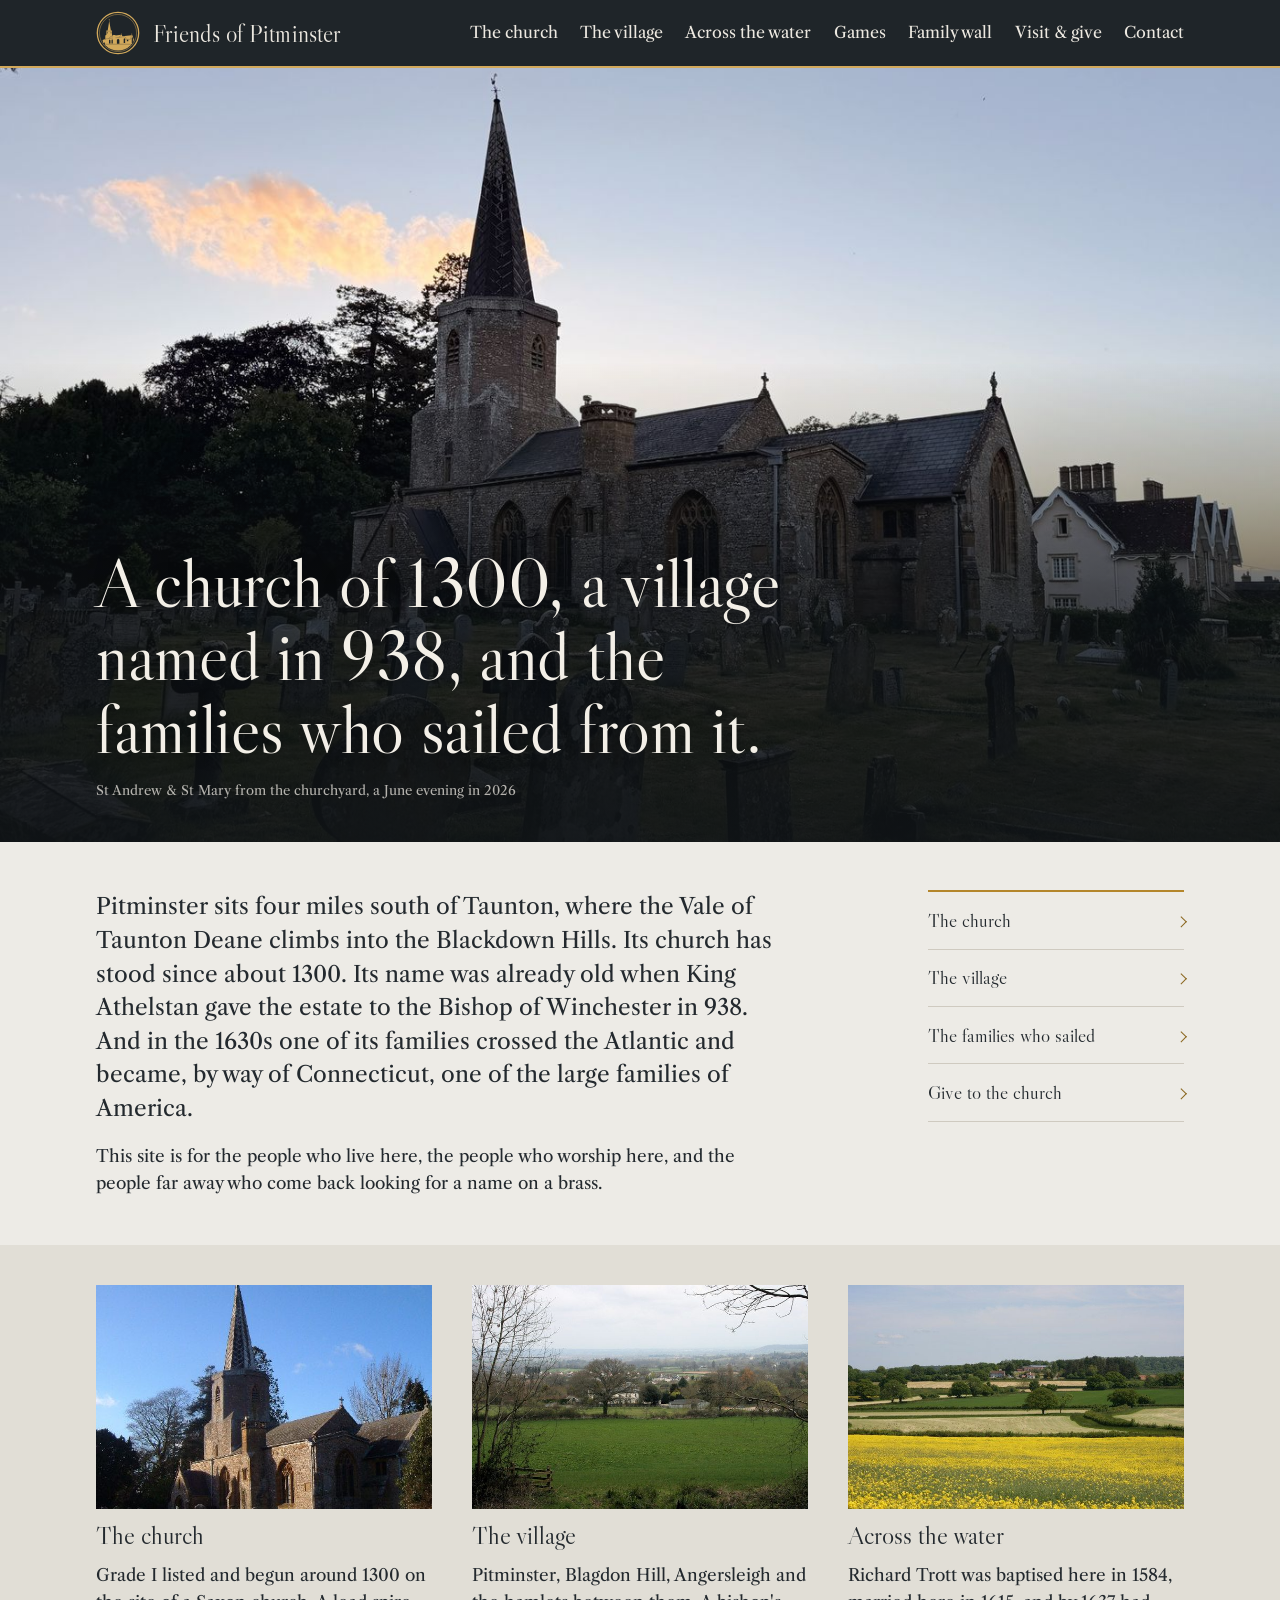
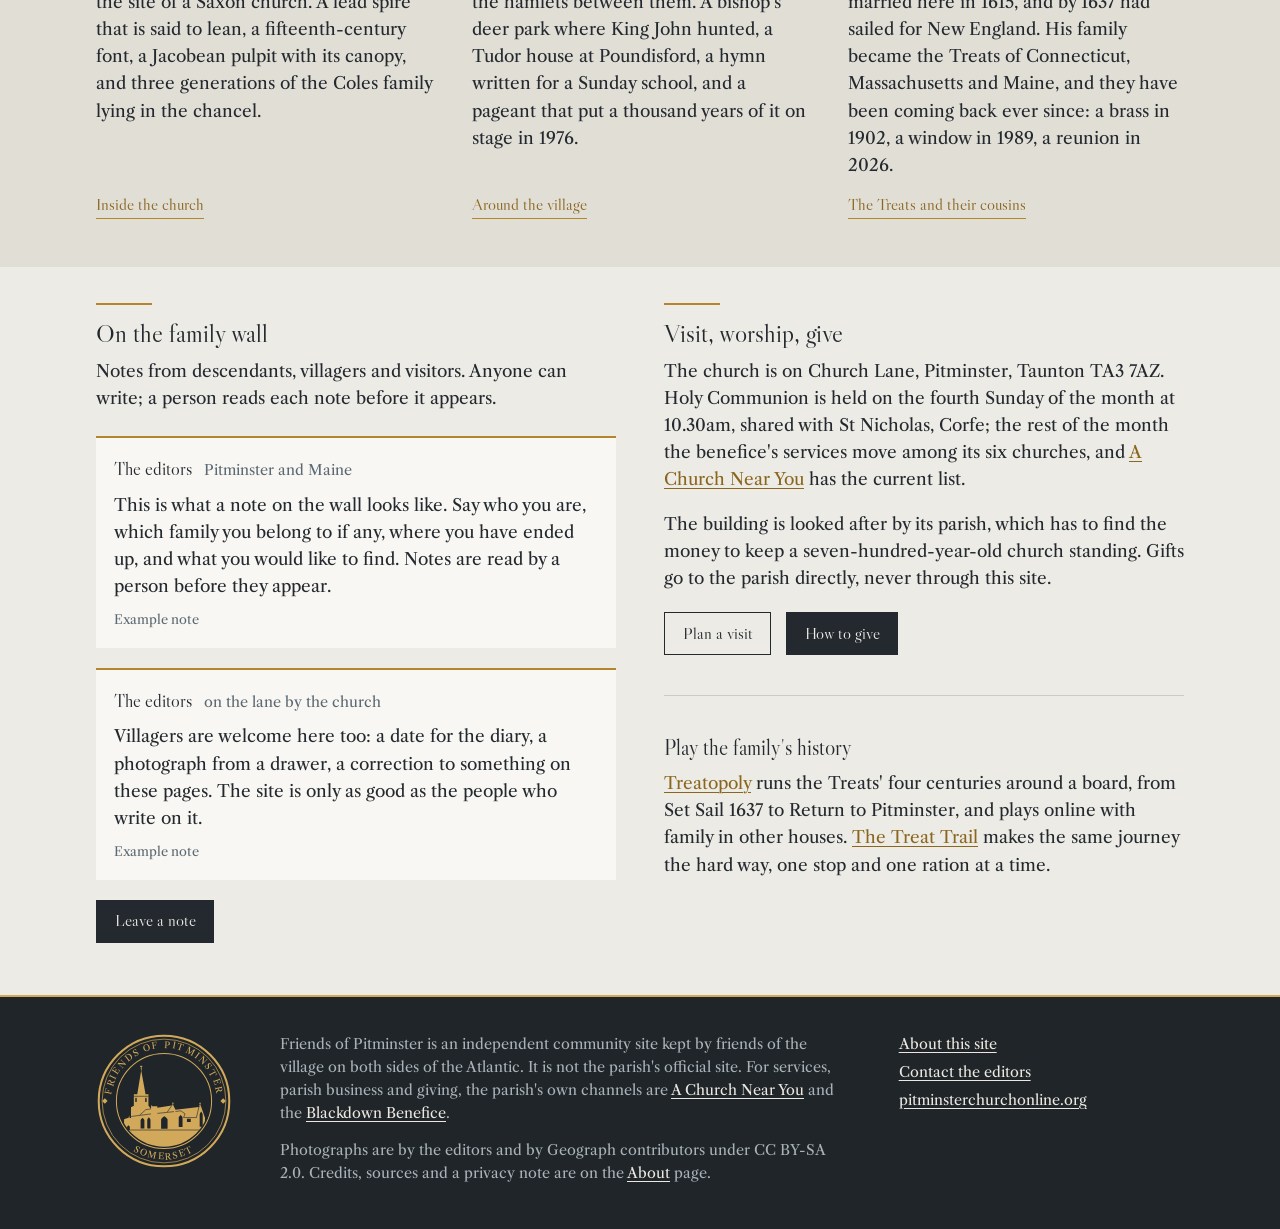
==== commit 7a33d302: "Emblem traced from the editors' photograph of the church: the real spire and weathercock, tower, sta" ====
--- a/public/index.html
+++ b/public/index.html
@@ -5,7 +5,7 @@
 <meta name="viewport" content="width=device-width, initial-scale=1, viewport-fit=cover">
 <title>Friends of Pitminster</title>
 <meta name="description" content="The church of St Andrew and St Mary, the village of Pitminster in the Blackdown Hills, and the families who sailed from it to New England.">
-<link rel="canonical" href="https://pitminsterchurchonline.org/index.html">
+<link rel="canonical" href="https://pitminsterchurchonline.org/">
 <meta property="og:title" content="Friends of Pitminster">
 <meta property="og:description" content="The church of St Andrew and St Mary, the village of Pitminster in the Blackdown Hills, and the families who sailed from it to New England.">
 <meta property="og:image" content="https://pitminsterchurchonline.org/images/church-at-dusk.jpg">
@@ -18,7 +18,7 @@
 </head>
 <body>
 <header class="masthead"><div class="wrap">
-<a class="brand" href="index.html" aria-label="Friends of Pitminster, home"><svg class="mark" viewBox="0 0 200 200" aria-hidden="true" focusable="false"><circle cx="100" cy="100" r="94" fill="none" stroke="currentColor" stroke-width="6"/><circle cx="100" cy="100" r="84.5" fill="none" stroke="currentColor" stroke-width="2"/><defs><clipPath id="c-hd"><circle cx="100" cy="100" r="83.20"/></clipPath></defs><g clip-path="url(#c-hd)" fill="currentColor"><path d="M12.64,139.52 C50.08,118.72 81.28,127.04 108.32,121.84 C139.52,115.60 162.40,124.96 189.44,131.20 L189.44,193.60 L12.64,193.60 Z" opacity=".32"/><path d="M45.92,154.08 C43.84,141.60 48.00,129.12 54.24,122.88 C56.32,113.52 64.64,108.32 70.88,110.40 C77.12,106.24 83.36,112.48 79.20,120.80 L79.20,154.08 Z" opacity=".62"/><rect x="16.80" y="154.08" width="166.40" height="31.20"/><path fill-rule="evenodd" d="M81.28,154.08 L81.28,110.40 L79.20,110.40 L79.20,104.16 L108.32,104.16 L108.32,110.40 L106.24,110.40 L106.24,154.08 Z M90.64,127.04 L90.64,118.72 Q93.76,113.52 96.88,118.72 L96.88,127.04 Z M90.64,145.76 L90.64,138.48 Q93.76,134.32 96.88,138.48 L96.88,145.76 Z"/><path d="M85.44,104.16 L85.44,92.72 L102.08,92.72 L102.08,104.16 Z"/><path d="M84.40,93.76 L93.76,31.36 L103.12,93.76 Z"/><path d="M93.76,32.40 L93.76,22.00" stroke="currentColor" stroke-width="1.66" fill="none"/><path d="M93.76,22.00 L100.52,24.60 L93.76,27.20 Z"/><path fill-rule="evenodd" d="M106.24,154.08 L106.24,122.88 L147.84,122.88 L147.84,154.08 Z M114.56,147.84 L114.56,137.44 Q118.20,131.20 121.84,137.44 L121.84,147.84 Z M131.20,147.84 L131.20,137.44 Q134.84,131.20 138.48,137.44 L138.48,147.84 Z"/><path fill-rule="evenodd" d="M147.84,154.08 L147.84,131.20 L164.48,131.20 L164.48,154.08 Z M153.04,148.88 L153.04,140.56 Q156.16,135.36 159.28,140.56 L159.28,148.88 Z"/><path d="M147.84,122.88 L147.84,112.48 M144.20,116.64 L151.48,116.64" stroke="currentColor" stroke-width="1.87" fill="none" stroke-linecap="square"/></g></svg><span class="brand-name">Friends of Pitminster</span></a>
+<a class="brand" href="index.html" aria-label="Friends of Pitminster, home"><svg class="mark" viewBox="0 0 200 200" aria-hidden="true" focusable="false"><circle cx="100" cy="100" r="94" fill="none" stroke="currentColor" stroke-width="6"/><circle cx="100" cy="100" r="84.5" fill="none" stroke="currentColor" stroke-width="2"/><defs><clipPath id="c-hd"><circle cx="100" cy="100" r="80.00"/></clipPath><mask id="k-hd" maskUnits="userSpaceOnUse" x="-100" y="-100" width="400" height="400"><rect x="-100" y="-100" width="400" height="400" fill="#fff"/><path d="M49.73,101.73 L49.73,95.48 Q49.73,94.98 50.98,93.83 Q52.23,94.98 52.23,95.48 L52.23,101.73 Z M67.10,101.73 L67.10,95.48 Q67.10,94.98 68.35,93.83 Q69.60,94.98 69.60,95.48 L69.60,101.73 Z M59.04,148.28 L59.04,133.65 Q59.04,132.35 62.36,129.33 Q65.69,132.35 65.69,133.65 L65.69,148.28 Z M70.67,148.28 L70.67,132.98 Q70.67,131.69 73.50,128.66 Q76.33,131.69 76.33,132.98 L76.33,148.28 Z M94.95,148.61 L94.95,132.32 Q94.95,130.62 100.60,126.67 Q106.25,130.62 106.25,132.32 L106.25,148.61 Z M125.80,145.62 L125.80,128.46 Q125.80,127.23 129.13,124.34 Q132.45,127.23 132.45,128.46 L132.45,145.62 Z M140.17,136.97 L140.17,130.99 L146.82,130.99 L146.82,136.97 Z M162.44,144.95 L162.44,123.67 Q162.44,122.08 165.10,118.35 Q167.76,122.08 167.76,123.67 L167.76,144.95 Z M35.36,150.81 L35.36,145.22 Q35.36,144.34 37.76,142.29 Q40.15,144.34 40.15,145.22 L40.15,150.81 Z" fill="#000"/><path d="M47.23,91.75 L72.73,91.75 M57.55,124.55 L68.19,115.11 L77.32,113.83 M42.54,127.08 L77.32,122.61 M88.30,121.68 L117.56,118.62 M113.83,107.58 L105.59,119.55 M119.95,118.35 L129.53,117.16 L136.84,122.34 L134.31,128.99 M134.31,128.99 L157.12,128.99 M161.18,110.37 L156.79,128.99 M-256.17,150.81 L435.43,150.81" fill="none" stroke="#000" stroke-width="1.05" stroke-linejoin="round"/></mask></defs><g clip-path="url(#c-hd)" fill="currentColor"><g mask="url(#k-hd)"><rect x="-60.00" y="150.81" width="320.00" height="160.00"/><path d="M30.04,152.93 L30.04,131.92 L38.95,128.73 L42.20,130.32 L42.20,110.91 L47.23,108.38 L47.23,88.30 L53.18,88.30 L60.10,46.00 L67.68,88.30 L72.73,88.30 L72.73,107.71 L76.99,113.43 L77.32,113.43 L77.32,109.18 L77.92,109.18 L77.92,107.58 L79.12,107.58 L79.12,109.18 L88.30,109.18 L88.30,111.70 L113.57,108.06 L115.56,106.12 L120.08,115.11 L161.11,110.37 L163.11,109.04 L164.77,109.31 L171.42,128.33 L171.82,128.99 L171.82,152.93 Z"/><rect x="115.04" y="102.53" width="1.05" height="4.12"/><rect x="114.21" y="103.33" width="2.70" height="1.05"/><rect x="162.58" y="102.53" width="1.05" height="5.72"/><rect x="161.76" y="103.60" width="2.70" height="1.05"/><rect x="161.51" y="107.71" width="3.20" height="1.60"/><path d="M38.15,129.33 L38.95,124.83 L39.75,129.33 Z"/><circle cx="60.10" cy="45.70" r="0.75"/><rect x="59.65" y="39.60" width="0.90" height="6.40"/><rect x="58.60" y="43.30" width="3.00" height="0.60"/><path d="M57.90,40.00 L58.60,37.60 L59.20,39.00 L60.70,39.20 L60.90,37.70 L61.60,37.90 L61.80,38.70 L62.60,39.00 L61.80,39.50 L61.40,40.70 L59.50,40.70 Z"/></g></g></svg><span class="brand-name">Friends of Pitminster</span></a>
 <button class="menu-toggle" type="button" aria-expanded="false" aria-controls="site-nav">Menu</button>
 <nav class="nav" id="site-nav" aria-label="Main"><ul><li><a href="church.html">The church</a></li><li><a href="village.html">The village</a></li><li><a href="across.html">Across the water</a></li><li><a href="games.html">Games</a></li><li><a href="wall.html">Family wall</a></li><li><a href="visit.html">Visit &amp; give</a></li><li><a href="contact.html">Contact</a></li></ul></nav>
 </div></header>
@@ -94,7 +94,7 @@
 </div>
 </div></section>
 <footer class="foot"><div class="wrap">
-<a class="foot-seal" href="index.html" aria-label="Friends of Pitminster, home"><svg class="seal" viewBox="0 0 200 200" role="img" aria-label="Friends of Pitminster, Somerset"><defs><path id="t-ft" d="M 22,100 A 78,78 0 0 1 178,100"/><path id="b-ft" d="M 14,100 A 86,86 0 0 0 186,100"/></defs><circle cx="100" cy="100" r="96" fill="none" stroke="currentColor" stroke-width="3"/><circle cx="100" cy="100" r="91" fill="none" stroke="currentColor" stroke-width="1"/><circle cx="100" cy="100" r="70" fill="none" stroke="currentColor" stroke-width="1.5"/><g fill="currentColor" font-family="Libre Caslon Text, Georgia, serif" font-size="13" letter-spacing="2.6"><text><textPath href="#t-ft" startOffset="50%" text-anchor="middle">FRIENDS OF PITMINSTER</textPath></text><text><textPath href="#b-ft" startOffset="50%" text-anchor="middle">SOMERSET</textPath></text><path d="M13,96 L17,100 L13,104 L9,100 Z"/><path d="M187,96 L191,100 L187,104 L183,100 Z"/></g><defs><clipPath id="c-ft"><circle cx="100" cy="100" r="68.00"/></clipPath></defs><g clip-path="url(#c-ft)" fill="currentColor"><path d="M28.60,132.30 C59.20,115.30 84.70,122.10 106.80,117.85 C132.30,112.75 151.00,120.40 173.10,125.50 L173.10,176.50 L28.60,176.50 Z" opacity=".32"/><path d="M55.80,144.20 C54.10,134.00 57.50,123.80 62.60,118.70 C64.30,111.05 71.10,106.80 76.20,108.50 C81.30,105.10 86.40,110.20 83.00,117.00 L83.00,144.20 Z" opacity=".62"/><rect x="32.00" y="144.20" width="136.00" height="25.50"/><path fill-rule="evenodd" d="M84.70,144.20 L84.70,108.50 L83.00,108.50 L83.00,103.40 L106.80,103.40 L106.80,108.50 L105.10,108.50 L105.10,144.20 Z M92.35,122.10 L92.35,115.30 Q94.90,111.05 97.45,115.30 L97.45,122.10 Z M92.35,137.40 L92.35,131.45 Q94.90,128.05 97.45,131.45 L97.45,137.40 Z"/><path d="M88.10,103.40 L88.10,94.05 L101.70,94.05 L101.70,103.40 Z"/><path d="M87.25,94.90 L94.90,43.90 L102.55,94.90 Z"/><path d="M94.90,44.75 L94.90,36.25" stroke="currentColor" stroke-width="1.36" fill="none"/><path d="M94.90,36.25 L100.42,38.38 L94.90,40.50 Z"/><path fill-rule="evenodd" d="M105.10,144.20 L105.10,118.70 L139.10,118.70 L139.10,144.20 Z M111.90,139.10 L111.90,130.60 Q114.88,125.50 117.85,130.60 L117.85,139.10 Z M125.50,139.10 L125.50,130.60 Q128.47,125.50 131.45,130.60 L131.45,139.10 Z"/><path fill-rule="evenodd" d="M139.10,144.20 L139.10,125.50 L152.70,125.50 L152.70,144.20 Z M143.35,139.95 L143.35,133.15 Q145.90,128.90 148.45,133.15 L148.45,139.95 Z"/><path d="M139.10,118.70 L139.10,110.20 M136.12,113.60 L142.07,113.60" stroke="currentColor" stroke-width="1.53" fill="none" stroke-linecap="square"/></g></svg></a>
+<a class="foot-seal" href="index.html" aria-label="Friends of Pitminster, home"><svg class="seal" viewBox="0 0 200 200" role="img" aria-label="Friends of Pitminster, Somerset"><defs><path id="t-ft" d="M 22,100 A 78,78 0 0 1 178,100"/><path id="b-ft" d="M 14,100 A 86,86 0 0 0 186,100"/></defs><circle cx="100" cy="100" r="96" fill="none" stroke="currentColor" stroke-width="3"/><circle cx="100" cy="100" r="91" fill="none" stroke="currentColor" stroke-width="1"/><circle cx="100" cy="100" r="70" fill="none" stroke="currentColor" stroke-width="1.5"/><g fill="currentColor" font-family="Libre Caslon Text, Georgia, serif" font-size="13" letter-spacing="2.6"><text><textPath href="#t-ft" startOffset="50%" text-anchor="middle">FRIENDS OF PITMINSTER</textPath></text><text><textPath href="#b-ft" startOffset="50%" text-anchor="middle">SOMERSET</textPath></text><path d="M13,96 L17,100 L13,104 L9,100 Z"/><path d="M187,96 L191,100 L187,104 L183,100 Z"/></g><defs><clipPath id="c-ft"><circle cx="100" cy="100" r="67.20"/></clipPath><mask id="k-ft" maskUnits="userSpaceOnUse" x="-100" y="-100" width="400" height="400"><rect x="-100" y="-100" width="400" height="400" fill="#fff"/><path d="M57.77,101.45 L57.77,96.20 Q57.77,95.79 58.82,94.82 Q59.87,95.79 59.87,96.20 L59.87,101.45 Z M72.36,101.45 L72.36,96.20 Q72.36,95.79 73.41,94.82 Q74.46,95.79 74.46,96.20 L74.46,101.45 Z M65.59,140.55 L65.59,128.27 Q65.59,127.18 68.38,124.63 Q71.18,127.18 71.18,128.27 L71.18,140.55 Z M75.37,140.55 L75.37,127.71 Q75.37,126.62 77.74,124.08 Q80.11,126.62 80.11,127.71 L80.11,140.55 Z M95.75,140.83 L95.75,127.15 Q95.75,125.72 100.50,122.40 Q105.25,125.72 105.25,127.15 L105.25,140.83 Z M121.67,138.32 L121.67,123.91 Q121.67,122.87 124.47,120.44 Q127.26,122.87 127.26,123.91 L127.26,138.32 Z M133.74,131.06 L133.74,126.03 L139.33,126.03 L139.33,131.06 Z M152.45,137.76 L152.45,119.89 Q152.45,118.55 154.69,115.42 Q156.92,118.55 156.92,119.89 L156.92,137.76 Z M45.70,142.68 L45.70,137.98 Q45.70,137.25 47.72,135.53 Q49.73,137.25 49.73,137.98 L49.73,142.68 Z" fill="#000"/><path d="M55.67,93.07 L77.10,93.07 M64.34,120.62 L73.28,112.69 L80.95,111.62 M51.74,122.75 L80.95,118.99 M90.17,118.21 L114.75,115.64 M111.62,106.37 L104.69,116.42 M116.76,115.42 L124.80,114.41 L130.95,118.77 L128.82,124.35 M128.82,124.35 L147.98,124.35 M151.39,108.71 L147.70,124.35 M-199.19,142.68 L381.76,142.68" fill="none" stroke="#000" stroke-width="0.88" stroke-linejoin="round"/></mask></defs><g clip-path="url(#c-ft)" fill="currentColor"><g mask="url(#k-ft)"><rect x="-34.40" y="142.68" width="268.80" height="134.40"/><path d="M41.24,144.46 L41.24,126.81 L48.72,124.13 L51.45,125.47 L51.45,109.16 L55.67,107.04 L55.67,90.17 L60.67,90.17 L66.48,54.64 L72.85,90.17 L77.10,90.17 L77.10,106.48 L80.67,111.28 L80.95,111.28 L80.95,107.71 L81.45,107.71 L81.45,106.37 L82.46,106.37 L82.46,107.71 L90.17,107.71 L90.17,109.83 L111.40,106.77 L113.07,105.14 L116.87,112.69 L151.34,108.71 L153.01,107.60 L154.41,107.82 L159.99,123.80 L160.33,124.35 L160.33,144.46 Z"/><rect x="112.63" y="102.12" width="0.88" height="3.46"/><rect x="111.94" y="102.80" width="2.27" height="0.88"/><rect x="152.57" y="102.12" width="0.88" height="4.80"/><rect x="151.88" y="103.02" width="2.27" height="0.88"/><rect x="151.67" y="106.48" width="2.69" height="1.34"/><path d="M48.05,124.64 L48.72,120.86 L49.39,124.64 Z"/><circle cx="66.48" cy="54.39" r="0.63"/><rect x="66.11" y="49.27" width="0.76" height="5.38"/><rect x="65.22" y="52.37" width="2.52" height="0.50"/><path d="M64.64,49.60 L65.22,47.59 L65.73,48.76 L66.99,48.93 L67.16,47.67 L67.74,47.84 L67.91,48.51 L68.58,48.76 L67.91,49.18 L67.58,50.19 L65.98,50.19 Z"/></g></g></svg></a>
 <div>
 <p>Friends of Pitminster is an independent community site kept by friends of the village on both sides of the Atlantic. It is not the parish's official site. For services, parish business and giving, the parish's own channels are <a href="https://achurchnearyou.com/church/11367">A Church Near You</a> and the <a href="https://blackdown.org.uk">Blackdown Benefice</a>.</p>
 <p>Photographs are by the editors and by Geograph contributors under CC BY-SA 2.0. Credits, sources and a privacy note are on the <a href="about.html">About</a> page.</p>
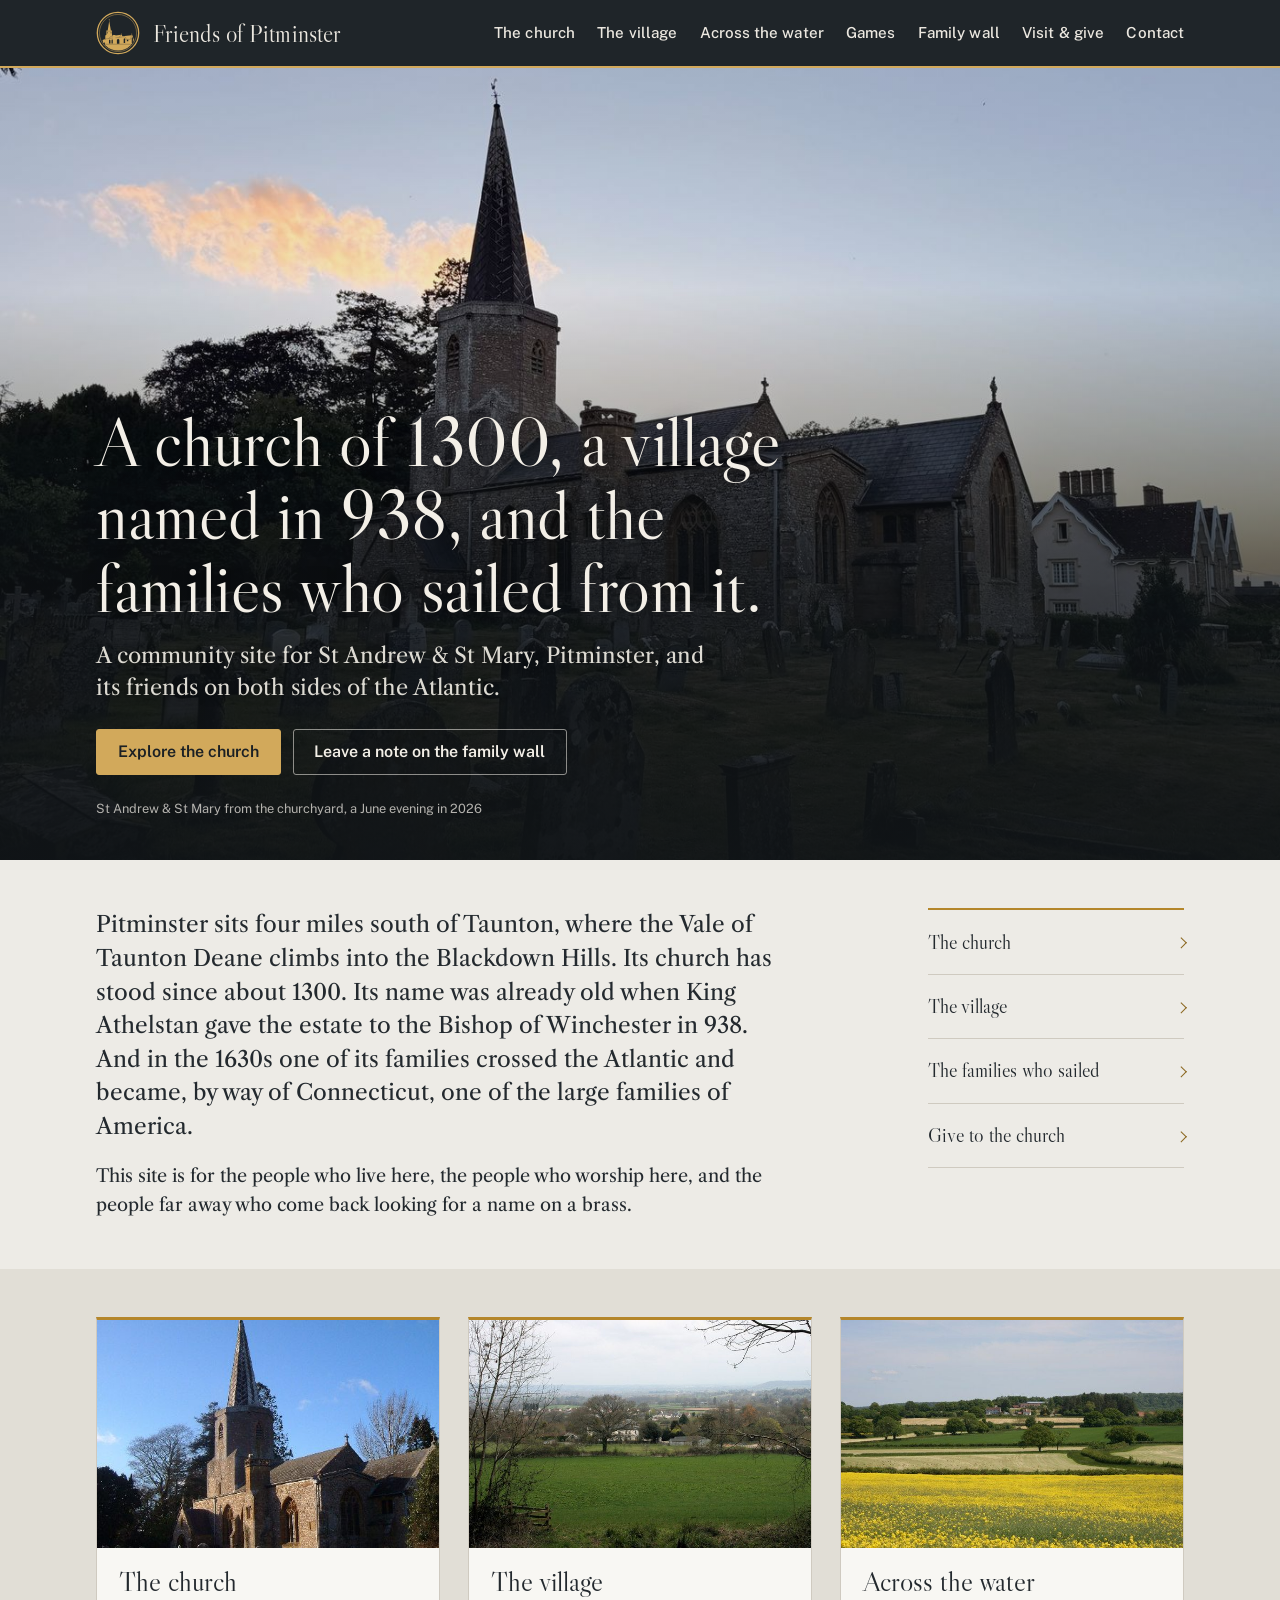
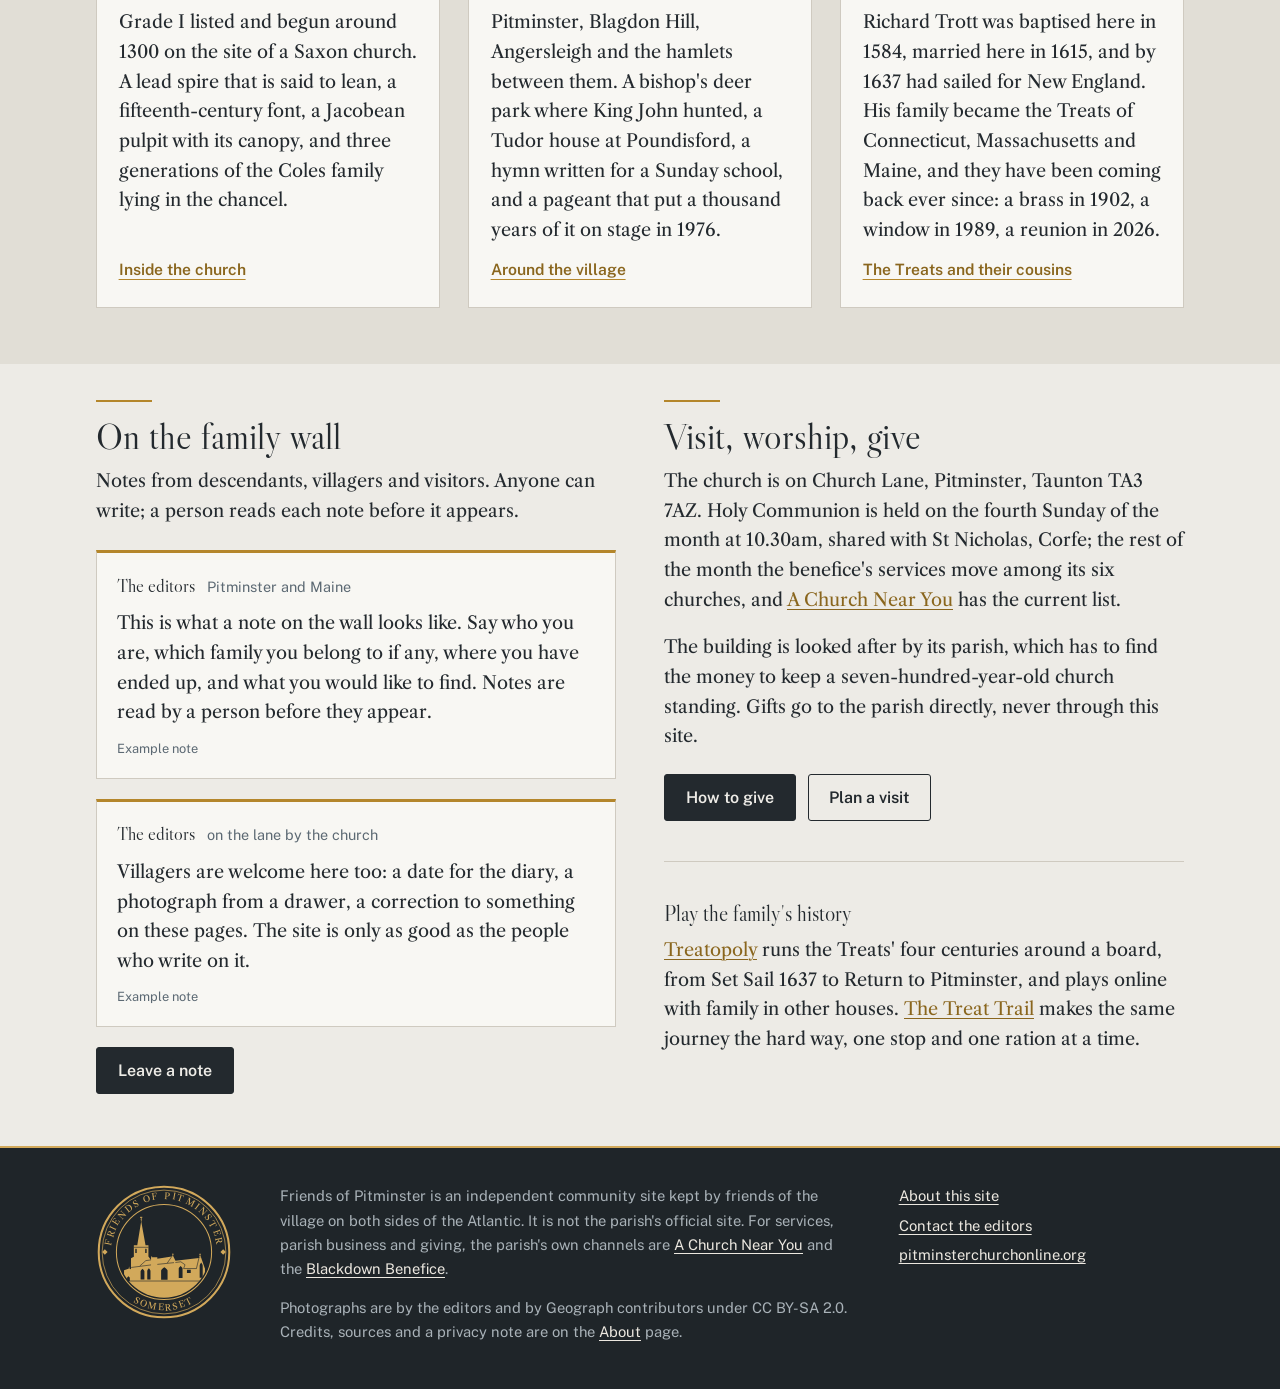
==== commit a7cffff5: "Polish: Public Sans for menus, buttons and small print; sticky masthead; hero line and buttons; card" ====
--- a/public/index.html
+++ b/public/index.html
@@ -11,7 +11,7 @@
 <meta property="og:image" content="https://pitminsterchurchonline.org/images/church-at-dusk.jpg">
 <meta property="og:type" content="website">
 <link rel="icon" href="assets/favicon.svg" type="image/svg+xml">
-<link rel="preconnect" href="https://fonts.googleapis.com"><link rel="preconnect" href="https://fonts.gstatic.com" crossorigin><link rel="stylesheet" href="https://fonts.googleapis.com/css2?family=Libre+Caslon+Display&family=Libre+Caslon+Text:ital,wght@0,400;0,700;1,400&display=swap">
+<link rel="preconnect" href="https://fonts.googleapis.com"><link rel="preconnect" href="https://fonts.gstatic.com" crossorigin><link rel="stylesheet" href="https://fonts.googleapis.com/css2?family=Libre+Caslon+Display&family=Libre+Caslon+Text:ital,wght@0,400;0,700;1,400&family=Public+Sans:wght@400;500;600&display=swap">
 <link rel="stylesheet" href="assets/site.css">
 <script>document.documentElement.classList.add("js")</script>
 
@@ -27,6 +27,8 @@
 <img class="hero-img" src="images/church-at-dusk.jpg" srcset="images/church-at-dusk-800.jpg 800w, images/church-at-dusk.jpg 1400w, images/church-at-dusk-2200.jpg 2200w" sizes="100vw" width="2200" height="1650" alt="The church of St Andrew and St Mary, Pitminster, at dusk, seen across the churchyard: the tower rising to its octagon and lead spire, a lit cloud behind" fetchpriority="high">
 <div class="hero-copy"><div class="wrap">
 <h1>A church of 1300, a village named in 938, and the families who sailed from it.</h1>
+<p class="hero-sub">A community site for St Andrew &amp; St Mary, Pitminster, and its friends on both sides of the Atlantic.</p>
+<div class="hero-actions"><a class="btn btn-brass" href="church.html">Explore the church</a><a class="btn btn-ghost" href="wall.html">Leave a note on the family wall</a></div>
 <p class="hero-credit">St Andrew &amp; St Mary from the churchyard, a June evening in 2026</p>
 </div></div>
 </section>
@@ -87,7 +89,7 @@
 <h2>Visit, worship, give</h2>
 <p>The church is on Church Lane, Pitminster, Taunton TA3 7AZ. Holy Communion is held on the fourth Sunday of the month at 10.30am, shared with St Nicholas, Corfe; the rest of the month the benefice's services move among its six churches, and <a href="https://achurchnearyou.com/church/11367">A Church Near You</a> has the current list.</p>
 <p>The building is looked after by its parish, which has to find the money to keep a seven-hundred-year-old church standing. Gifts go to the parish directly, never through this site.</p>
-<p style="margin-top:1.25rem"><a class="btn btn-quiet" href="visit.html">Plan a visit</a> &nbsp; <a class="btn" href="visit.html#give">How to give</a></p>
+<p class="btn-row"><a class="btn" href="visit.html#give">How to give</a><a class="btn btn-quiet" href="visit.html">Plan a visit</a></p>
 <hr>
 <h2 style="font-size:1.35rem">Play the family's history</h2>
 <p><a href="games.html">Treatopoly</a> runs the Treats' four centuries around a board, from Set Sail 1637 to Return to Pitminster, and plays online with family in other houses. <a href="games.html">The Treat Trail</a> makes the same journey the hard way, one stop and one ration at a time.</p>
--- a/public/assets/site.css
+++ b/public/assets/site.css
@@ -286,3 +286,80 @@
   a, .btn, .nav a { transition: color .15s ease, background-color .15s ease, border-color .15s ease; }
 }
 @media print { .nav, .menu-toggle, .foot, .btn { display: none; } .masthead, .hero { background: none; color: #000; } .hero { height: auto; } .hero-img, .hero::after { display: none; } .hero-copy { position: static; color: #000; } }
+
+/* ------------------------------------------------------------------
+   Polish, October 2026. Caslon stays for everything read; Public Sans,
+   the plain sans used on joshtreat.com and treatfamily.org, takes over
+   the things you press, scan or fill in: the menu, buttons, captions,
+   labels and small print. Panels become cards with a brass top edge.
+   ------------------------------------------------------------------ */
+:root { --ui: "Public Sans", "Helvetica Neue", Arial, sans-serif; --radius: 3px; }
+body { font-size: 1.125rem; line-height: 1.65; }
+
+/* masthead: stays with you as you scroll */
+.masthead { position: sticky; top: 0; z-index: 20; }
+.masthead .wrap { min-height: 4rem; }
+.nav a { font-family: var(--ui); font-size: .95rem; font-weight: 500; letter-spacing: .005em; }
+.menu-toggle { font-family: var(--ui); font-size: .95rem; font-weight: 600; border-radius: var(--radius); padding: .45rem .95rem; }
+@media (max-width: 71.99rem) {
+  .js .nav.open { max-height: calc(100svh - 4.5rem); overflow-y: auto; }
+  .nav a { font-size: 1.05rem; }
+}
+
+/* buttons */
+.btn { font-family: var(--ui); font-weight: 600; font-size: 1rem; line-height: 1.2; padding: .8rem 1.3rem; border-radius: var(--radius); }
+.btn-brass, .band-dark .btn-brass { background: var(--night-brass); border-color: var(--night-brass); color: #1B2024; }
+.btn-brass:hover { background: #E2BF78; border-color: #E2BF78; color: #1B2024; }
+.btn-ghost { background: transparent; border-color: rgba(243,239,231,.55); color: #F3EFE7; }
+.btn-ghost:hover { background: rgba(243,239,231,.1); border-color: #F3EFE7; color: #F3EFE7; }
+.btn-row { display: flex; flex-wrap: wrap; gap: .75rem; margin-top: 1.4rem; }
+
+/* hero: a line under the headline and two clear ways in */
+.hero { height: auto; min-height: min(88svh, 54rem); display: flex; align-items: flex-end; }
+@media (min-width: 56rem) { .hero { height: auto; min-height: min(88vh, 54rem); } }
+.hero::after { background: linear-gradient(to top, rgba(17,21,24,.92) 0%, rgba(17,21,24,.62) 38%, rgba(17,21,24,.05) 72%); }
+.hero-copy { position: relative; width: 100%; padding-top: 14rem; }
+.hero-sub { font-size: clamp(1.1rem, 1rem + .5vw, 1.35rem); line-height: 1.45; color: rgba(243,239,231,.9); max-width: 44ch; margin-top: 1rem; text-shadow: 0 1px 12px rgba(0,0,0,.35); }
+.hero-actions { display: flex; flex-wrap: wrap; gap: .75rem; margin-top: 1.6rem; }
+.hero-credit { font-family: var(--ui); font-size: .8rem; margin-top: 1.4rem; }
+
+/* small print and labels in the sans */
+figcaption, .hero-credit, .small, small, .aside dt, .field label, .field .hint, .post header span, .post .ex,
+.game .status, .tl-key, .tl-item .where, .foot, .notice, .tabs button, .admin-row .acts button { font-family: var(--ui); }
+figcaption { font-size: .85rem; }
+.small, small { font-size: .88rem; }
+.aside dt { font-size: .78rem; font-weight: 600; letter-spacing: .02em; color: var(--lead); margin-top: .2rem; }
+.field label { font-size: .92rem; font-weight: 600; }
+.field .hint { font-size: .82rem; }
+.foot { font-size: .92rem; }
+.foot .wrap { font-size: .92rem; }
+
+/* section titles get a little more presence */
+.strip h2, .band h2 { font-size: clamp(1.7rem, 1.3rem + 1.4vw, 2.3rem); }
+.pagehead .wrap { padding-block: 2.75rem 1.75rem; }
+
+/* intro links */
+.intro-links a { font-size: 1.25rem; padding: .95rem 0; }
+
+/* the three doors become cards */
+.doors { gap: 1.75rem; padding-block: 3rem 3.5rem; }
+.door { background: var(--paper); border: 1px solid var(--line); border-top: 3px solid var(--ham); gap: .7rem; padding-bottom: 1.5rem; }
+.door > :not(img) { margin-inline: 1.35rem; }
+.door img { margin-bottom: .4rem; }
+.door h2 { font-size: 1.75rem; }
+.door a.more { font-family: var(--ui); font-weight: 600; font-size: .98rem; border-bottom: 0; text-decoration: underline; text-decoration-color: var(--ham); text-underline-offset: 4px; }
+
+/* panels: sidebar boxes, game cards, wall notes */
+.aside .box, .game, .post { background: var(--paper); border: 1px solid var(--line); border-top: 3px solid var(--ham); }
+.aside .box { padding: 1.2rem 1.35rem 1.3rem; }
+.aside .box h3 { font-size: 1.3rem; margin-bottom: .7rem; }
+.game { padding: 0 1.5rem 1.6rem; }
+.game .cover { margin: 0 -1.5rem .5rem; width: calc(100% + 3rem); max-width: none; aspect-ratio: 8 / 5; object-fit: cover; border-bottom: 1px solid var(--line); }
+.game h2 { font-size: 1.75rem; }
+.game .go { margin-top: auto; padding-top: .5rem; }
+.post { padding: 1.1rem 1.25rem 1.2rem; }
+
+/* forms */
+input[type="text"], input[type="email"], input[type="password"], textarea, select { border-radius: var(--radius); border-bottom-color: var(--line); padding: .65rem .8rem; }
+.notice { border-radius: 0 var(--radius) var(--radius) 0; font-size: .95rem; }
+input[type="text"], input[type="email"], input[type="password"], textarea, select { font-family: var(--ui); font-size: 1rem; }
